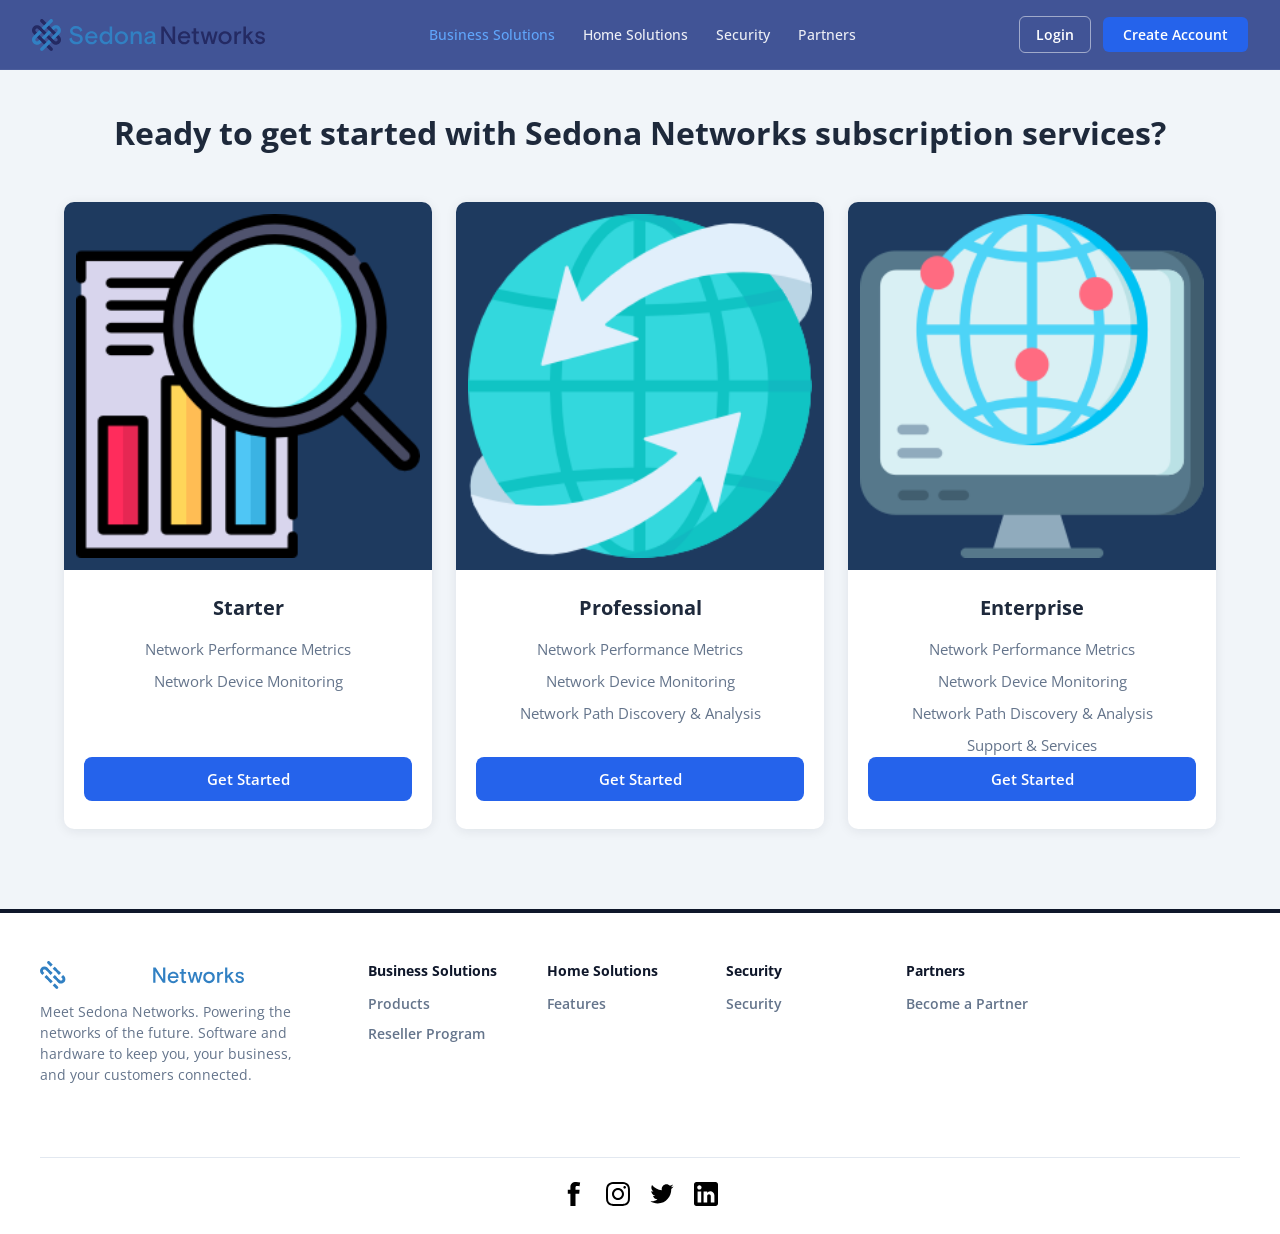
==== business-solutions.html @ 796e2342 "Initial Sedona Website copy" ====
<!DOCTYPE html>
<html lang="en">
<head>
    <meta charset="utf-8">
    <title>Business Solutions - Sedona Networks</title>
    <meta name="viewport" content="width=device-width, initial-scale=1">
    <link rel="icon" href="./favicon-32x32.png">
    <link rel="stylesheet" href="css/styles.css">
</head>
<body class="page-business-solutions">

    <!-- Site header (Business Solutions active) -->
    <header class="site-header">
        <a href="index.html" class="header-logo">
            <img src="assets/LogoFlat.svg" alt="">
        </a>
        <nav class="site-nav">
            <a href="business-solutions.html" class="nav-active">Business Solutions</a>
            <a href="home-solutions.html">Home Solutions</a>
            <a href="security.html">Security</a>
            <a href="partners.html">Partners</a>
        </nav>
        <div class="header-actions">
            <a href="login.html" class="btn-login">Login</a>
            <a href="signup.html" class="btn-create">Create Account</a>
        </div>
    </header>

    <main class="business-solutions-main">
        <div class="business-solutions-inner">
            <h1 class="tier-headline">Ready to get started with Sedona Networks subscription services?</h1>

            <!-- Tier cards (hidden when subscription form is open) -->
            <div id="business-tier-cards-section" class="business-tier-cards-section">
                <div class="tier-cards">
                    <article class="tier-card">
                        <div class="tier-card-illustration">
                            <img src="assets/starter_sedona.png" width="400" height="400" alt="Starter plan illustration" loading="lazy" decoding="async">
                        </div>
                        <div class="tier-card-body">
                            <h2 class="tier-card-title">Starter</h2>
                            <ul class="tier-features">
                                <li>Network Performance Metrics</li>
                                <li>Network Device Monitoring</li>
                            </ul>
                            <button type="button" class="btn-tier-get-started" data-open-business-form data-tier="starter">Get Started</button>
                        </div>
                    </article>
                    <article class="tier-card">
                        <div class="tier-card-illustration">
                            <img src="assets/professional_sedona.png" width="400" height="400" alt="Professional plan illustration" loading="lazy" decoding="async">
                        </div>
                        <div class="tier-card-body">
                            <h2 class="tier-card-title">Professional</h2>
                            <ul class="tier-features">
                                <li>Network Performance Metrics</li>
                                <li>Network Device Monitoring</li>
                                <li>Network Path Discovery &amp; Analysis</li>
                            </ul>
                            <button type="button" class="btn-tier-get-started" data-open-business-form data-tier="professional">Get Started</button>
                        </div>
                    </article>
                    <article class="tier-card">
                        <div class="tier-card-illustration">
                            <img src="assets/enterprise_sedona.png" width="400" height="400" alt="Enterprise plan illustration" loading="lazy" decoding="async">
                        </div>
                        <div class="tier-card-body">
                            <h2 class="tier-card-title">Enterprise</h2>
                            <ul class="tier-features">
                                <li>Network Performance Metrics</li>
                                <li>Network Device Monitoring</li>
                                <li>Network Path Discovery &amp; Analysis</li>
                                <li>Support &amp; Services</li>
                            </ul>
                            <button type="button" class="btn-tier-get-started" data-open-business-form data-tier="enterprise">Get Started</button>
                        </div>
                    </article>
                </div>
            </div>

            <!-- Subscription + contact form (shown after Get Started; no full page reload) -->
            <div id="business-subscribe-panel" class="business-subscribe-panel" hidden>
                <div class="business-subscribe-layout">
                    <div class="business-subscribe-visual">
                        <img
                            src="assets/surface-XdWkFaHI97c-unsplash.jpg"
                            srcset="assets/surface-XdWkFaHI97c-unsplash-p-500.jpeg 500w, assets/surface-XdWkFaHI97c-unsplash-p-1080.jpeg 1080w, assets/surface-XdWkFaHI97c-unsplash.jpg 1920w"
                            sizes="(max-width: 900px) 100vw, 50vw"
                            width="1920"
                            height="1280"
                            alt=""
                            loading="lazy"
                            decoding="async">
                    </div>
                    <div class="business-subscribe-form-wrap">
                        <button type="button" class="business-form-back" id="business-form-back">← Back to plans</button>
                        <form id="business-subscribe-form" class="business-subscribe-form" novalidate>
                            <h2 class="business-form-section-title">Contact Information</h2>
                            <div class="form-item">
                                <label for="bs-fullname">Full name</label>
                                <div class="input-group">
                                    <input id="bs-fullname" name="fullname" type="text" autocomplete="name" placeholder="e.g. John Smith">
                                </div>
                            </div>
                            <div class="form-item">
                                <label for="bs-email">Email Address</label>
                                <div class="input-group">
                                    <input id="bs-email" name="email" type="email" autocomplete="email" placeholder="e.g. john@email.com">
                                </div>
                            </div>
                            <div class="form-item">
                                <label for="bs-company">Company name</label>
                                <div class="input-group">
                                    <input id="bs-company" name="company" type="text" autocomplete="organization" placeholder="e.g. Sedona Networks">
                                </div>
                            </div>

                            <h2 class="business-form-section-title business-form-section-title--spaced">Subscription Service Details</h2>
                            <div class="form-item">
                                <label for="biz-subscription-type">Subscription Type</label>
                                <div class="input-group input-group--select">
                                    <select id="biz-subscription-type" name="subscription_type" aria-label="Subscription type">
                                        <option value="starter">Starter</option>
                                        <option value="professional">Professional</option>
                                        <option value="enterprise">Enterprise</option>
                                    </select>
                                </div>
                            </div>
                            <div class="form-item">
                                <label for="bs-users">Number of Users</label>
                                <div class="input-group">
                                    <input id="bs-users" name="num_users" type="text" inputmode="numeric" placeholder="e.g. 10">
                                </div>
                            </div>
                            <fieldset class="form-item business-form-fieldset">
                                <legend class="business-form-legend">Select Add Ons</legend>
                                <ul class="business-checkbox-list">
                                    <li>
                                        <label class="business-checkbox-label">
                                            <input type="checkbox" name="addon_integrations" value="1">
                                            <span>Integrations</span>
                                        </label>
                                    </li>
                                    <li>
                                        <label class="business-checkbox-label">
                                            <input type="checkbox" name="addon_success" value="1">
                                            <span>Advance Success Plan</span>
                                        </label>
                                    </li>
                                    <li>
                                        <label class="business-checkbox-label">
                                            <input type="checkbox" name="addon_storage" value="1">
                                            <span>Additional Storage</span>
                                        </label>
                                    </li>
                                </ul>
                            </fieldset>
                            <div class="form-item">
                                <label for="bs-term">Select Term Length</label>
                                <div class="input-group input-group--select">
                                    <select id="bs-term" name="term_length" aria-label="Term length">
                                        <option value="">Select one…</option>
                                        <option value="monthly">Monthly</option>
                                        <option value="annual">Annual</option>
                                        <option value="multi">Multi-year</option>
                                    </select>
                                </div>
                            </div>
                            <button type="submit" class="btn-business-form-submit">Next</button>
                        </form>
                    </div>
                </div>
            </div>
        </div>
    </main>

    <!-- Footer -->
    <footer class="site-footer">
        <div class="footer-bar"></div>
        <div class="footer-inner">
            <div class="footer-brand">
                <a href="index.html" class="footer-logo">
                    <img src="assets/LogoFlat-Dark.svg" alt="">
                </a>
                <p class="footer-desc">Meet Sedona Networks. Powering the networks of the future. Software and hardware to keep you, your business, and your customers connected.</p>
            </div>
            <div class="footer-nav">
                <div class="footer-col">
                    <h4>Business Solutions</h4>
                    <ul>
                        <li><a href="business-solutions.html">Products</a></li>
                        <li><a href="partners.html">Reseller Program</a></li>
                    </ul>
                </div>
                <div class="footer-col">
                    <h4>Home Solutions</h4>
                    <ul>
                        <li><a href="home-solutions.html">Features</a></li>
                    </ul>
                </div>
                <div class="footer-col">
                    <h4>Security</h4>
                    <ul>
                        <li><a href="security.html">Security</a></li>
                    </ul>
                </div>
                <div class="footer-col">
                    <h4>Partners</h4>
                    <ul>
                        <li><a href="partners.html">Become a Partner</a></li>
                    </ul>
                </div>
            </div>
            <div class="footer-social">
                <div class="social-links">
                    <a href="#facebook" aria-label="Facebook"><img src="assets/ic-facebook-white.svg" alt=""></a>
                    <a href="#instagram" aria-label="Instagram"><img src="assets/ic-instagram-white.svg" alt=""></a>
                    <a href="#twitter" aria-label="Twitter"><img src="assets/ic-twitter-white.svg" alt=""></a>
                    <a href="#linkedin" aria-label="LinkedIn"><img src="assets/ic-linkedin-white.svg" alt=""></a>
                </div>
            </div>
        </div>
    </footer>

    <script src="js/script.js"></script>
    <script src="js/business-solutions.js"></script>
</body>
</html>
---- css/styles.css ----
/**
 * Sedona Networks – global styles.
 * Sections: base, form/card, loading/iframe, site header, home, footer,
 * login, signup, partners, home-solutions, business-solutions, security.
 */
@import url('https://fonts.googleapis.com/css2?family=Open+Sans:wght@400;600;700&display=swap');

/* --- Base --- */
body, html {
    margin: 0;
    height: 100%;
    font-family: 'Open Sans', -apple-system, BlinkMacSystemFont, "Segoe UI", Roboto, sans-serif;
    background-color: #f7f7f7;
}

/* Wrapper for form pages: layout + tiled logo background (masked). */
.page-wrapper {
    min-height: 100vh;
    width: 100%;
    display: flex;
    justify-content: center;
    align-items: center;
    position: relative;
    z-index: 1;
    background-color: #d6e0f5;
}

.page-wrapper::before {
    content: "";
    position: absolute;
    inset: 0;
    z-index: -1;
    background-image: url('../assets/LogoFlat2x.png');
    background-repeat: repeat;
    background-attachment: fixed;
    background-size: 300px 85px;
    -webkit-mask-image: conic-gradient(transparent 25%, #000 25% 50%, transparent 50% 75%, #000 75%);
    mask-image: conic-gradient(transparent 25%, #000 25% 50%, transparent 50% 75%, #000 75%);
    -webkit-mask-size: 600px 170px;
    mask-size: 600px 170px;
}

/* --- Form card and inputs --- */
.card {
    background: #ffffff;
    border: 1px solid #e8e8e8;
    border-radius: 24px;
    box-shadow: 0 4px 12px rgba(0, 0, 0, 0.05);
    width: 100%;
    max-width: 380px;
    padding: 32px 24px;
    box-sizing: border-box;
    overflow: hidden;
}

.card-title {
    font-size: 20px;
    color: #000;
    font-weight: 600;
    margin-top: 0;
    margin-bottom: 24px;
}

.form-item {
    margin-bottom: 24px;
}

.form-item label {
    display: block;
    font-size: 14px;
    color: #48465b;
    font-weight: 600;
    margin-bottom: 8px;
}

.input-group {
    display: flex;
    align-items: center;
    box-sizing: border-box;
    width: 100%;
    padding: 8px 12px;
    background-color: #fff;
    border: 1px solid #d9d9d9;
    border-radius: 4px;
    transition: all 0.3s;
}

.input-group:hover {
    border-color: #8ab7e4;
}

.input-group:focus-within {
    border-color: #8ab7e4;
    box-shadow: 0 0 0 2px rgba(138, 183, 228, 0.25); 
}

.input-group input {
    flex: 1;
    border: none;
    outline: none;
    padding: 0;
    background: transparent;
    font-size: 14px;
    color: #000000a6;
    width: 100%;
}

.input-prefix {
    margin-right: 8px;
    display: flex;
    align-items: center;
    color: #000000a6;
}

.input-suffix {
    margin-left: 8px;
    display: flex;
    align-items: center;
    color: #000000a6;
    cursor: pointer;
    transition: color 0.3s;
    position: relative;
    z-index: 10;
}

.input-suffix:hover {
    color: #8ab7e4;
}

.input-suffix svg {
    pointer-events: none;
}
.input-prefix svg,
.input-suffix svg {
    width: 16px;
    height: 16px;
}

.clickwrap-container {
    display: flex;
    align-items: center;
    justify-content: space-between;
    gap: 16px;
    margin-top: 24px;
    margin-bottom: 24px;
}

.clickwrap-container iframe {
    width: 90%;
    height: 30px;
    border: none;
}

.clickwrap-container svg {
    width: 25px;
    height: 28px;
    flex-shrink: 0;
}

.btn-primary {
    width: 100%;
    height: 40px;
    padding: 0 15px;
    font-size: 16px;
    font-weight: 600;
    color: #fff;
    background-color: #15003B;
    border: none;
    border-radius: 4px;
    cursor: pointer;
    transition: all 0.3s ease;
    margin-bottom: 16px;
}

.btn-primary:hover {
    background-color: #404C71;
}

.form-footer-links {
    font-size: 14px;
    color: #48465b;
}

.auth-helper-links {
    display: flex;
    flex-direction: column;
    gap: 8px;
    margin-top: 24px;
}

a {
    color: #48465b;
    text-decoration: underline;
    text-decoration-color: #48465b;
    font-weight: 600;
    font-size: 12px;
    transition: color 0.2s;
}

a:hover {
    color: #8ab7e4;
    text-decoration-color: #8ab7e4;
}

/* --- Loading overlay and signature iframe --- */
#loading-container {
    display: flex;
    justify-content: center;
    align-items: center;
    position: fixed;
    top: 0;
    left: 0;
    width: 100%;
    height: 100%;
    background: #ffffff;
    z-index: 9999;
    opacity: 0;
    visibility: hidden;
    transition: opacity 0.5s ease, visibility 0.5s ease;
}

#loading-container.show {
    opacity: 1;
    visibility: visible;
}

.loading-box {
    text-align: center;
    padding: 40px 50px;
    background: #ffffff;
    border-radius: 20px;
    box-shadow: 0 8px 32px 0 rgba(100, 82, 255, 0.2);
    border: 1px solid #6452ff;
}

.loader {
    display: flex;
    justify-content: center;
    align-items: center;
    height: 60px;
    margin-bottom: 20px;
}

.loader span {
    display: inline-block;
    width: 15px;
    height: 15px;
    margin: 0 7px;
    background-color: #1E0057;
    border-radius: 50%;
    animation: pulse 1.4s infinite ease-in-out both;
}

.loader span:nth-child(1) { animation-delay: -0.32s; }
.loader span:nth-child(2) { animation-delay: -0.16s; }

@keyframes pulse {
    0%, 80%, 100% { transform: scale(0.2); opacity: 0.5; }
    40% { transform: scale(1.0); opacity: 1; }
}

#loading-message {
    color: #1E0057;
    font-size: 1.1em;
    letter-spacing: 1px;
    min-height: 2em;
    transition: opacity 0.5s ease-in-out;
}
#loading-message.fade-out { opacity: 0; }

.progress-bar-container {
    width: 100%;
    height: 10px;
    background-color: #6452ff;
    border-radius: 25px;
    margin-bottom: 25px;
    overflow: hidden;
}

.progress-bar {
    width: 0%;
    height: 100%;
    background-color: #1E0057;
    border-radius: 25px;
    transition: width 0.4s ease-in-out;
}

/* Signature modal (shown after clickwrap acceptance). */
#iframe-container {
    width: 1000px;
    margin: 40px auto;
    padding: 15px;
    background-color: #1E0057;
    border-radius: 16px;
    box-shadow: 0 8px 24px rgba(100, 82, 255, 0.3);
    display: none;
    position: fixed;
    top: 50%;
    left: 50%;
    transform: translate(-50%, -50%);
    z-index: 50;
}

#signature-iframe {
    display: block;
    width: 100%;
    height: 700px;
    border: none;
    border-radius: 8px;
    background: white;
}

#submit-button {
    position: fixed;
    bottom: 20px;
    right: 20px;
    z-index: 1000;
    background-image: linear-gradient(45deg, #7A57D4 0%, #1E0057 100%);
    color: white;
    border: none;
    border-radius: 10px;
    padding: 14px 32px;
    font-size: 16px;
    font-weight: bold;
    cursor: pointer;
    box-shadow: 0 4px 15px rgba(100, 82, 255, 0.3);
    transition: all 0.25s ease;
}

#submit-button:not(:disabled):hover {
    transform: translateY(-3px) scale(1.05);
}

#submit-button:disabled {
    background-image: none;
    background-color: #a0aec0;
    color: #e2e8f0;
    cursor: not-allowed;
    box-shadow: none;
    filter: grayscale(50%);
}

/* ========== Shared site header ========== */
.site-header {
    position: fixed;
    top: 0;
    left: 0;
    right: 0;
    z-index: 100;
    display: flex;
    align-items: center;
    justify-content: space-between;
    padding: 16px 32px;
    background: #415496;
    backdrop-filter: blur(8px);
    border-bottom: 1px solid rgba(255, 255, 255, 0.06);
}

.site-header .header-logo {
    display: flex;
    align-items: center;
    gap: 10px;
    text-decoration: none;
    color: #fff;
    font-weight: 700;
    font-size: 18px;
}

.site-header .header-logo img {
    height: 32px;
    width: auto;
}

.site-nav {
    display: flex;
    align-items: center;
    gap: 28px;
}

.site-nav a {
    color: rgba(255, 255, 255, 0.9);
    text-decoration: none;
    font-size: 14px;
    font-weight: 500;
    transition: color 0.2s;
}

.site-nav a:hover {
    color: #fff;
}

.site-header .header-actions {
    display: flex;
    align-items: center;
    gap: 12px;
}

.site-header .btn-login {
    padding: 8px 16px;
    background: transparent;
    border: 1px solid rgba(255, 255, 255, 0.5);
    border-radius: 6px;
    color: #fff;
    font-size: 14px;
    font-weight: 600;
    text-decoration: none;
    cursor: pointer;
    transition: all 0.2s;
}

.site-header .btn-login:hover {
    border-color: #fff;
    background: rgba(255, 255, 255, 0.08);
}

.site-header .btn-create {
    padding: 8px 20px;
    background: #2563eb;
    border: none;
    border-radius: 6px;
    color: #fff;
    font-size: 14px;
    font-weight: 600;
    text-decoration: none;
    cursor: pointer;
    transition: background 0.2s;
}

.site-header .btn-create:hover {
    background: #1d4ed8;
}

.site-header .nav-active {
    color: #60a5fa;
}

/* ========== Home page layout ========== */
/* Match <html> to home body so no thin strip of default #f7f7f7 shows between sections on resize. */
html:has(.page-home) {
    background-color: #141d3e;
}

.page-home {
    background: #141d3e;
    min-height: 100vh;
    min-height: 100dvh;
    padding-top: 64px;
}

.page-home .page-wrapper {
    background: none;
    min-height: 0;
    padding: 0;
    flex-direction: column;
    align-items: stretch;
    /* Avoid creating a stacking context above children; keeps section paints in document order. */
    z-index: auto;
}

.page-home .page-wrapper::before {
    display: none;
}

/* Hero */
.hero {
    padding: 48px 24px 80px;
    max-width: 1200px;
    margin: 0 auto;
    width: 100%;
    box-sizing: border-box;
    background: #141d3e;
    position: relative;
    z-index: 0;
}

.hero-layout {
    display: flex;
    flex-direction: column;
    align-items: center;
    width: 100%;
    min-height: min(75vh, 880px);
}

.hero-top {
    text-align: center;
    width: 100%;
    max-width: 900px;
}

.hero-title {
    font-size: clamp(2rem, 5vw, 3.25rem);
    font-weight: 700;
    color: #fff;
    margin: 0;
    line-height: 1.2;
}

.hero-title .glitch-word {
    position: relative;
    display: inline-block;
}

.hero-title .hero-future-word::after {
    content: "";
    position: absolute;
    left: -4%;
    right: -4%;
    bottom: -6px;
    height: 14px;
    background: url('../assets/scribble.svg') no-repeat center bottom;
    background-size: 100% auto;
    pointer-events: none;
}

.hero-dashboard-wrap {
    align-self: flex-start;
    width: 100%;
    max-width: min(520px, 100%);
    margin-top: auto;
    padding-top: 48px;
    min-width: 0;
}

.hero-dashboard-img {
    width: 100%;
    height: auto;
    display: block;
    border-radius: 12px;
    box-shadow: 0 16px 48px rgba(0, 0, 0, 0.25);
}

@media (max-width: 768px) {
    .hero-layout {
        min-height: auto;
    }

    .hero-dashboard-wrap {
        align-self: center;
        padding-top: 40px;
    }
}

.hero-cta {
    display: flex;
    flex-wrap: wrap;
    gap: 16px;
    justify-content: center;
    align-items: center;
    margin-top: 32px;
}

.btn-hero-arrow::after {
    content: " →";
    font-weight: 600;
}

.hero .btn-primary-hero {
    padding: 14px 28px;
    background: #2563eb;
    color: #fff;
    border: none;
    border-radius: 8px;
    font-size: 16px;
    font-weight: 600;
    text-decoration: none;
    cursor: pointer;
    transition: background 0.2s;
}

.hero .btn-primary-hero:hover {
    background: #1d4ed8;
}

.hero .btn-secondary-hero {
    color: rgba(255, 255, 255, 0.9);
    font-size: 16px;
    font-weight: 500;
    text-decoration: underline;
    text-decoration-color: rgba(255, 255, 255, 0.4);
    transition: color 0.2s, text-decoration-color 0.2s;
}

.hero .btn-secondary-hero:hover {
    color: #fff;
    text-decoration-color: #60a5fa;
}

/* Section 2 - Smart choice */
.section-choice {
    padding: 80px 24px;
    max-width: 1200px;
    margin: 0 auto;
    background: #141d3e;
    position: relative;
    z-index: 0;
}

.section-choice .section-inner {
    display: grid;
    grid-template-columns: 1fr 1fr;
    gap: 48px;
    align-items: center;
}

.section-choice .section-inner > * {
    min-width: 0;
}

@media (max-width: 768px) {
    .section-choice .section-inner {
        grid-template-columns: 1fr;
    }
}

.section-choice .section-headline {
    font-size: clamp(1.75rem, 3vw, 2.25rem);
    font-weight: 700;
    color: #fff;
    margin: 0 0 16px;
    line-height: 1.3;
}

.section-choice .section-body {
    font-size: 16px;
    color: #94a3b8;
    line-height: 1.6;
    margin: 0 0 24px;
}

.section-choice .section-stat {
    font-size: 3.5rem;
    font-weight: 700;
    color: #fff;
    margin: 0;
}

.section-choice-visual {
    border-radius: 16px;
    overflow: hidden;
    box-shadow: 0 8px 32px rgba(0, 0, 0, 0.2);
    background: #fff;
    min-width: 0;
}

.section-choice-img {
    width: 100%;
    height: auto;
    display: block;
    vertical-align: middle;
}

/* Home: logo carousel strip (dark, full width) */
.section-carousel-strip {
    width: 100%;
    background: #141d3e;
    padding: 48px 0 56px;
    border-bottom: 1px solid rgba(255, 255, 255, 0.06);
    box-sizing: border-box;
    position: relative;
    z-index: 0;
}

.section-carousel-strip .logo-carousel-wrap {
    margin-bottom: 0;
    max-width: 1200px;
    margin-left: auto;
    margin-right: auto;
    padding: 0 24px;
    box-sizing: border-box;
}

/* Home: CTA block on white (below carousel, above footer) */
.section-cta-light {
    width: 100%;
    background: #ffffff;
    padding: 72px 24px 80px;
    box-sizing: border-box;
    position: relative;
    z-index: 0;
}

.cta-two-col--constrained {
    max-width: 1200px;
    margin: 0 auto;
}

.page-home .section-cta-light .cta-headline {
    color: #0f172a;
}

.page-home .section-cta-light .cta-body {
    color: #64748b;
}

.page-home .section-cta-light .cta-media {
    background: #f1f5f9;
}

.page-home .section-cta-light .btn-primary-hero {
    display: inline-block;
    padding: 14px 28px;
    background: #2563eb;
    color: #fff;
    border: none;
    border-radius: 8px;
    font-size: 16px;
    font-weight: 600;
    text-decoration: none;
    cursor: pointer;
    transition: background 0.2s;
}

.page-home .section-cta-light .btn-primary-hero:hover {
    background: #1d4ed8;
    color: #fff;
}

/* Home: Become a partner (navy band after white CTA) */
.section-partner-cta {
    width: 100%;
    background: #141d3e;
    padding: 72px 24px 88px;
    box-sizing: border-box;
}

.section-partner-cta-inner {
    max-width: 1200px;
    margin: 0 auto;
}

.section-partner-heading {
    font-size: clamp(1.75rem, 3vw, 2.35rem);
    font-weight: 700;
    color: #fff;
    margin: 0 0 28px;
    line-height: 1.2;
    text-align: left;
}

.section-partner-grid {
    display: grid;
    grid-template-columns: 1fr 1fr;
    gap: 0;
    align-items: stretch;
    border-radius: 12px;
    overflow: hidden;
    box-shadow: 0 16px 48px rgba(0, 0, 0, 0.2);
    min-width: 0;
}

@media (max-width: 768px) {
    .section-partner-grid {
        grid-template-columns: 1fr;
    }
}

.section-partner-media {
    min-width: 0;
    min-height: 260px;
    background: #0f172a;
}

.section-partner-media img {
    width: 100%;
    height: 100%;
    min-height: 260px;
    object-fit: cover;
    object-position: center;
    display: block;
    vertical-align: middle;
}

.section-partner-stats {
    background: #ffffff;
    padding: 40px 36px 44px;
    display: flex;
    flex-direction: column;
    gap: 28px;
    justify-content: center;
    min-width: 0;
}

.partner-stat-row {
    display: grid;
    grid-template-columns: minmax(4.5rem, auto) 1fr;
    gap: 20px 24px;
    align-items: start;
}

@media (max-width: 480px) {
    .partner-stat-row {
        grid-template-columns: 1fr;
        gap: 8px;
    }
}

.partner-stat-value {
    font-size: clamp(1.65rem, 4vw, 2.35rem);
    font-weight: 700;
    color: #0f172a;
    line-height: 1.15;
}

.partner-stat-text {
    margin: 0;
    font-size: 0.9375rem;
    color: #64748b;
    line-height: 1.55;
}

.partner-stat-text strong {
    color: #0f172a;
    font-weight: 700;
}

.btn-partner-learn-more {
    align-self: flex-start;
    display: inline-block;
    margin-top: 4px;
    padding: 12px 24px;
    background: #2563eb;
    color: #fff;
    border: none;
    border-radius: 8px;
    font-size: 16px;
    font-weight: 600;
    text-decoration: none;
    cursor: pointer;
    transition: background 0.2s;
}

.btn-partner-learn-more:hover {
    background: #1d4ed8;
    color: #fff;
}

.logo-carousel-wrap {
    overflow: hidden;
    margin-bottom: 60px;
}

.logo-carousel {
    display: flex;
    gap: 48px;
    animation: carousel-scroll 35s linear infinite;
    width: max-content;
}

.logo-carousel img {
    height: 36px;
    width: auto;
    object-fit: contain;
    opacity: 0.7;
    filter: grayscale(1) brightness(1.2);
}

@keyframes carousel-scroll {
    0% { transform: translateX(0); }
    100% { transform: translateX(-50%); }
}

.cta-two-col {
    display: grid;
    grid-template-columns: 1fr 1fr;
    gap: 48px;
    align-items: center;
}

@media (max-width: 768px) {
    .cta-two-col {
        grid-template-columns: 1fr;
    }
}

.cta-two-col .cta-headline {
    font-size: clamp(1.5rem, 2.5vw, 2rem);
    font-weight: 700;
    color: #fff;
    margin: 0 0 16px;
}

.cta-two-col .cta-body {
    font-size: 16px;
    color: #94a3b8;
    line-height: 1.6;
    margin: 0 0 24px;
}

.cta-two-col .cta-media-col {
    min-width: 0;
    display: flex;
    justify-content: center;
    align-items: center;
}

.cta-two-col .cta-media {
    width: 100%;
    max-width: 420px;
    border-radius: 12px;
    overflow: hidden;
    background: #1e293b;
}

/* Avoid vh-based caps here: resizing viewport height made the image/section fight the grid and look like the white block was overlapping the navy band above. */
.cta-two-col .cta-media-img {
    width: 100%;
    height: auto;
    max-height: 520px;
    display: block;
    object-fit: contain;
    object-position: center center;
}

@media (max-width: 768px) {
    .cta-two-col .cta-media-img {
        max-height: 420px;
    }
}

/* Scroll-triggered fade-in (used by script.js). */
.animate-on-scroll {
    opacity: 0;
    transform: translateY(24px);
    transition: opacity 0.5s ease, transform 0.5s ease;
}

.animate-on-scroll.visible {
    opacity: 1;
    transform: translateY(0);
}

/* ========== Footer (shared across main pages) ========== */
.site-footer {
    background: #fff;
    color: #1e293b;
}

.site-footer .footer-bar {
    background: #0f172a;
    height: 4px;
}

.site-footer .footer-inner {
    max-width: 1200px;
    margin: 0 auto;
    padding: 48px 24px 24px;
    display: grid;
    grid-template-columns: 280px 1fr;
    gap: 48px;
}

@media (max-width: 768px) {
    .site-footer .footer-inner {
        grid-template-columns: 1fr;
    }
}

.site-footer .footer-brand {
    display: flex;
    flex-direction: column;
    gap: 12px;
}

.site-footer .footer-brand .footer-logo {
    display: flex;
    align-items: center;
    gap: 8px;
    color: #0f172a;
    font-weight: 700;
    font-size: 18px;
    text-decoration: none;
}

.site-footer .footer-brand .footer-logo img {
    height: 28px;
}

.site-footer .footer-desc {
    font-size: 14px;
    color: #64748b;
    line-height: 1.5;
    margin: 0;
}

.site-footer .footer-nav {
    display: grid;
    grid-template-columns: repeat(5, 1fr);
    gap: 24px;
}

@media (max-width: 900px) {
    .site-footer .footer-nav {
        grid-template-columns: repeat(2, 1fr);
    }
}

.site-footer .footer-col h4 {
    font-size: 14px;
    font-weight: 700;
    color: #0f172a;
    margin: 0 0 12px;
}

.site-footer .footer-col ul {
    list-style: none;
    margin: 0;
    padding: 0;
}

.site-footer .footer-col li {
    margin-bottom: 8px;
}

.site-footer .footer-col a {
    font-size: 14px;
    color: #64748b;
    text-decoration: none;
}

.site-footer .footer-col a:hover {
    color: #0f172a;
}

.site-footer .footer-social {
    grid-column: 1 / -1;
    text-align: center;
    padding-top: 24px;
    border-top: 1px solid #e2e8f0;
    margin-top: 24px;
}

.site-footer .footer-social .social-links {
    display: flex;
    justify-content: center;
    gap: 20px;
}

.site-footer .footer-social .social-links a {
    color: #0f172a;
    text-decoration: none;
}

.site-footer .footer-social .social-links img {
    width: 24px;
    height: 24px;
    filter: brightness(0);
}

/* ========== Login page ========== */
.page-login {
    display: grid;
    grid-template-columns: 1fr 1fr;
    min-height: 100vh;
}

@media (max-width: 768px) {
    .page-login {
        grid-template-columns: 1fr;
    }
}

.page-login .login-image-col {
    background: #1a202c;
    min-height: 50vh;
}

@media (min-width: 769px) {
    .page-login .login-image-col {
        min-height: 100vh;
    }
}

.page-login .login-image-col img {
    width: 100%;
    height: 100%;
    object-fit: cover;
}

.page-login .login-form-col {
    background: #1a202c;
    display: flex;
    align-items: center;
    justify-content: center;
    padding: 48px 24px;
}

.page-login .login-card {
    background: #fff;
    border-radius: 16px;
    padding: 40px;
    width: 100%;
    max-width: 420px;
    box-shadow: 0 8px 32px rgba(0, 0, 0, 0.2);
}

.page-login .login-card .card-logo {
    display: flex;
    align-items: center;
    gap: 10px;
    margin-bottom: 24px;
}

.page-login .login-card .card-logo img {
    height: 36px;
}

.page-login .login-card .card-logo span {
    font-size: 18px;
    font-weight: 700;
    color: #3182ce;
}

.page-login .login-card .card-title {
    font-size: 1.5rem;
    font-weight: 700;
    color: #1a365d;
    margin: 0 0 8px;
}

.page-login .login-card .card-sub {
    font-size: 14px;
    color: #718096;
    margin: 0 0 24px;
}

.page-login .login-card .input-group {
    background: #2d3748;
    border-color: #2d3748;
}

.page-login .login-card .input-group input {
    color: #fff;
}

.page-login .login-card .input-group input::placeholder {
    color: rgba(255, 255, 255, 0.5);
}

.page-login .login-card .btn-primary {
    width: auto;
    padding: 10px 24px;
    margin-bottom: 0;
}

.page-login .login-card .form-item label {
    color: #4a5568;
}

.page-login .login-card .login-card-footer-links {
    margin-top: 16px;
}

/* ========== Signup page ========== */
.page-signup {
    display: grid;
    grid-template-columns: 1.2fr 1fr;
    min-height: 100vh;
}

@media (max-width: 768px) {
    .page-signup {
        grid-template-columns: 1fr;
    }
}

.page-signup .signup-form-col {
    background: #f7fafc;
    padding: 48px 40px;
}

.page-signup .signup-form-col .signup-header {
    margin-bottom: 32px;
}

.page-signup .signup-form-col .signup-header .signup-logo {
    display: flex;
    align-items: center;
    gap: 10px;
    margin-bottom: 24px;
}

.page-signup .signup-form-col .signup-header .signup-logo img {
    height: 36px;
}

.page-signup .signup-form-col .signup-header .signup-logo span {
    font-size: 18px;
    font-weight: 700;
    color: #1a202c;
}

.page-signup .signup-form-col .signup-title {
    font-size: 1.75rem;
    font-weight: 700;
    color: #1a202c;
    margin: 0 0 8px;
}

.page-signup .signup-form-col .signup-sub {
    font-size: 14px;
    color: #718096;
    margin: 0 0 24px;
}

.page-signup .signup-card {
    background: #fff;
    border-radius: 16px;
    padding: 32px;
    box-shadow: 0 4px 16px rgba(0, 0, 0, 0.06);
}

.page-signup .signup-card .signup-card-title {
    font-size: 1.125rem;
    font-weight: 700;
    color: #1a202c;
    margin: 0 0 24px;
}

.page-signup .signup-image-col {
    position: relative;
    min-height: 50vh;
}

@media (min-width: 769px) {
    .page-signup .signup-image-col {
        min-height: 100vh;
    }
}

.page-signup .signup-image-col picture {
    display: block;
    position: absolute;
    inset: 0;
    width: 100%;
    height: 100%;
}

.page-signup .signup-image-col img {
    width: 100%;
    height: 100%;
    object-fit: cover;
}

.page-signup .signup-card .btn-primary {
    background: #63b3ed;
    color: #fff;
}

.page-signup .signup-card .btn-primary:hover {
    background: #4299e1;
}

.page-signup .signup-card .input-group {
    background: #fff;
    border-color: #e2e8f0;
}

.page-signup .signup-card .form-item label {
    color: #4a5568;
}

/* ========== Partners page (skeleton) ========== */
.page-partners {
    background: #0b1120;
    min-height: 100vh;
    padding-top: 64px;
}

.partners-hero {
    max-width: 1200px;
    margin: 0 auto;
    padding: 80px 24px 60px;
    display: grid;
    grid-template-columns: 1fr 1fr;
    gap: 48px;
    align-items: center;
}

@media (max-width: 768px) {
    .partners-hero {
        grid-template-columns: 1fr;
    }
}

.partners-hero .partners-hero-title {
    font-size: clamp(1.75rem, 3vw, 2.5rem);
    font-weight: 700;
    color: #fff;
    margin: 0 0 24px;
}

.partners-hero .btn-apply {
    display: inline-block;
    padding: 14px 28px;
    background: #2563eb;
    color: #fff;
    border: none;
    border-radius: 8px;
    font-size: 16px;
    font-weight: 600;
    text-decoration: none;
    cursor: pointer;
    transition: background 0.2s;
}

.partners-hero .btn-apply:hover {
    background: #1d4ed8;
}

.partners-collage {
    position: relative;
    min-width: 0;
    display: flex;
    align-items: center;
    justify-content: center;
    min-height: min(320px, 50vw);
}

.partners-collage-img {
    position: relative;
    z-index: 1;
    width: 100%;
    max-width: min(560px, 100%);
    height: auto;
    display: block;
    border-radius: 12px;
    box-shadow: 0 12px 40px rgba(0, 0, 0, 0.25);
}

.partners-collage-deco {
    position: absolute;
    border-radius: 50%;
    pointer-events: none;
    z-index: 0;
}

.partners-collage-deco--blue {
    width: min(180px, 40vw);
    height: min(180px, 40vw);
    background: #2563eb;
    left: -5%;
    top: 35%;
    opacity: 0.85;
}

.partners-collage-deco--white {
    width: min(120px, 28vw);
    height: min(120px, 28vw);
    background: rgba(255, 255, 255, 0.12);
    right: -4%;
    bottom: 12%;
}

@media (max-width: 768px) {
    .partners-collage-deco--blue {
        left: 0;
        top: 20%;
    }

    .partners-collage-deco--white {
        right: 0;
    }
}

.partners-logos {
    width: 100%;
    background: #0b1121;
    padding: 48px 0 56px;
    border-bottom: 1px solid rgba(255, 255, 255, 0.08);
    box-sizing: border-box;
    position: relative;
    z-index: 0;
}

/* .section-carousel-strip {
    width: 100%;
    background: #141d3e;
    padding: 48px 0 56px;
    border-bottom: 1px solid rgba(255, 255, 255, 0.06);
    box-sizing: border-box;
    position: relative;
    z-index: 0;
}

.section-carousel-strip .logo-carousel-wrap {
    margin-bottom: 0;
    max-width: 1200px;
    margin-left: auto;
    margin-right: auto;
    padding: 0 24px;
    box-sizing: border-box;
} */

.partners-logos .logo-carousel-wrap {
    margin-bottom: 0;
    max-width: 1200px;
    margin-left: auto;
    margin-right: auto;
    padding: 0 24px;
    box-sizing: border-box;
}

.partners-logos .logo-carousel img {
    opacity: 0.5;
}

#partner-form.partners-form-section {
    padding: 60px 24px 80px;
}

.partner-form-skeleton {
    max-width: 480px;
    margin: 0 auto;
    background: #fff;
    border-radius: 16px;
    padding: 40px;
    box-shadow: 0 8px 32px rgba(0, 0, 0, 0.2);
}

.partner-form-skeleton .skeleton-title {
    font-size: 1.5rem;
    font-weight: 700;
    color: #1e293b;
    margin: 0 0 24px;
}

.partner-form-skeleton .skeleton-block {
    height: 48px;
    background: #f1f5f9;
    border-radius: 8px;
    margin-bottom: 16px;
}

.partner-form-skeleton .skeleton-label {
    height: 14px;
    width: 40%;
    background: #e2e8f0;
    border-radius: 4px;
    margin-bottom: 8px;
}

.partner-form-skeleton .skeleton-row {
    margin-bottom: 20px;
}

.partner-form-skeleton .skeleton-region-label {
    font-size: 14px;
    font-weight: 600;
    color: #475569;
    margin-bottom: 12px;
    display: block;
}

/* ========== Home Solutions page ========== */
.page-home-solutions {
    background: #fff;
    min-height: 100vh;
    padding-top: 64px;
}

.home-solutions-main {
    max-width: 1200px;
    margin: 0 auto;
    padding: 48px 24px 80px;
}

.home-solutions-heading {
    font-size: 2rem;
    font-weight: 700;
    color: #1e293b;
    margin: 0 0 40px;
}

.product-grid {
    display: grid;
    grid-template-columns: repeat(2, 1fr);
    gap: 40px;
}

@media (max-width: 768px) {
    .product-grid {
        grid-template-columns: 1fr;
    }
}

.product-card {
    display: flex;
    flex-direction: column;
    gap: 12px;
}

.product-card-image {
    width: 100%;
    aspect-ratio: 1;
    background: #a7c7e7;
    border-radius: 0;
    display: flex;
    align-items: center;
    justify-content: center;
    overflow: hidden;
    min-height: 0;
}

.product-card-image img {
    max-width: 88%;
    max-height: 88%;
    width: auto;
    height: auto;
    object-fit: contain;
}

.product-card-image-bridge {
    background: #a7c7e7 linear-gradient(135deg, rgba(255, 255, 255, 0.45) 0%, transparent 55%);
}

.product-card-image-controller {
    background: #a7c7e7 linear-gradient(180deg, #94a3b8 0%, #a7c7e7 100%);
}

.product-card-image-router {
    background: #a7c7e7 linear-gradient(225deg, rgba(255, 255, 255, 0.4) 0%, transparent 60%);
}

.product-card-title {
    font-size: 1.125rem;
    font-weight: 500;
    color: #1e293b;
    margin: 0;
}

.product-card-price {
    font-size: 0.9375rem;
    color: #475569;
    margin: 0;
}

/* ========== Business Solutions page ========== */
.page-business-solutions {
    background: #f1f5f9;
    min-height: 100vh;
    padding-top: 64px;
}

.business-solutions-main {
    max-width: 1200px;
    margin: 0 auto;
    padding: 0 0 80px;
}

.business-solutions-banner {
    width: 100%;
    max-height: min(220px, 28vh);
    overflow: hidden;
    margin-bottom: 32px;
    border-radius: 0 0 12px 12px;
}

.business-solutions-banner-img {
    width: 100%;
    height: min(220px, 28vh);
    object-fit: cover;
    object-position: center 20%;
    display: block;
}

.business-solutions-inner {
    padding: 48px 24px 0;
    box-sizing: border-box;
}

.tier-headline {
    font-size: clamp(1.5rem, 3vw, 2rem);
    font-weight: 700;
    color: #1e293b;
    text-align: center;
    margin: 0 0 48px;
    line-height: 1.3;
}

.tier-cards {
    display: grid;
    grid-template-columns: repeat(3, 1fr);
    gap: 24px;
}

@media (max-width: 900px) {
    .tier-cards {
        grid-template-columns: 1fr;
    }
}

.tier-card {
    background: #fff;
    border-radius: 10px;
    overflow: hidden;
    box-shadow: 0 2px 12px rgba(15, 23, 42, 0.08);
    display: flex;
    flex-direction: column;
    min-width: 0;
}

.tier-card-illustration {
    width: 100%;
    aspect-ratio: 1;
    background: #1e3a5f;
    display: flex;
    align-items: center;
    justify-content: center;
    padding: 12px;
    box-sizing: border-box;
}

.tier-card-illustration img {
    width: 100%;
    height: 100%;
    object-fit: contain;
    object-position: center;
    display: block;
}

.tier-card-body {
    padding: 24px 20px 28px;
    text-align: center;
    display: flex;
    flex-direction: column;
    flex: 1;
    min-width: 0;
}

.tier-card-title {
    font-size: 1.25rem;
    font-weight: 700;
    color: #1e293b;
    margin: 0 0 16px;
}

.tier-features {
    list-style: none;
    margin: 0;
    padding: 0;
    font-size: 0.9375rem;
    color: #64748b;
    line-height: 1.6;
}

.tier-features li {
    margin-bottom: 8px;
}

.tier-features li:last-child {
    margin-bottom: 0;
}

.btn-tier-get-started {
    margin-top: auto;
    padding: 12px 20px;
    width: 100%;
    max-width: 100%;
    box-sizing: border-box;
    background: #2563eb;
    color: #fff;
    border: none;
    border-radius: 8px;
    font-size: 15px;
    font-weight: 600;
    font-family: inherit;
    cursor: pointer;
    transition: background 0.2s;
}

.btn-tier-get-started:hover {
    background: #1d4ed8;
}

/* Business Solutions: inline subscription form panel */
.business-subscribe-panel {
    margin-top: 8px;
}

.business-subscribe-panel[hidden] {
    display: none !important;
}

.business-tier-cards-section[hidden] {
    display: none !important;
}

.business-subscribe-layout {
    display: grid;
    grid-template-columns: minmax(0, 1fr) minmax(0, 1fr);
    gap: clamp(20px, 4vw, 40px);
    /* Top-align so the image is not stretched to match form height (that + cover cropped the photo). */
    align-items: start;
}

@media (max-width: 900px) {
    .business-subscribe-layout {
        grid-template-columns: 1fr;
    }
}

.business-subscribe-visual {
    border-radius: 12px;
    overflow: hidden;
    background: #e2e8f0;
    min-height: 200px;
    width: 100%;
    display: flex;
    align-items: center;
    justify-content: center;
    box-sizing: border-box;
}

/* Full photo visible: width fills column, height follows aspect ratio (no cover crop / no absolute fill). */
.business-subscribe-visual img {
    width: 100%;
    height: auto;
    max-width: 100%;
    display: block;
    object-fit: contain;
    object-position: center center;
}

.business-subscribe-form-wrap {
    background: #fff;
    padding: clamp(24px, 4vw, 40px);
    border-radius: 12px;
    box-shadow: 0 2px 12px rgba(15, 23, 42, 0.08);
    min-width: 0;
    display: flex;
    flex-direction: column;
}

.business-form-back {
    align-self: flex-start;
    margin-bottom: 20px;
    padding: 8px 0;
    background: none;
    border: none;
    color: #2563eb;
    font-size: 14px;
    font-weight: 600;
    font-family: inherit;
    cursor: pointer;
    text-decoration: underline;
    text-underline-offset: 3px;
}

.business-form-back:hover {
    color: #1d4ed8;
}

.business-form-section-title {
    font-size: 1.25rem;
    font-weight: 700;
    color: #0f172a;
    margin: 0 0 20px;
    line-height: 1.3;
}

.business-form-section-title--spaced {
    margin-top: 32px;
}

.page-business-solutions .business-subscribe-form .form-item {
    margin-bottom: 20px;
}

.page-business-solutions .business-subscribe-form .form-item label,
.page-business-solutions .business-subscribe-form .business-form-legend {
    display: block;
    font-size: 13px;
    font-weight: 600;
    color: #64748b;
    margin-bottom: 8px;
}

.page-business-solutions .business-subscribe-form .input-group {
    background: #fff;
    border: 1px solid #e2e8f0;
    border-radius: 6px;
}

.page-business-solutions .business-subscribe-form .input-group:focus-within {
    border-color: #8ab7e4;
    box-shadow: 0 0 0 2px rgba(138, 183, 228, 0.25);
}

.page-business-solutions .business-subscribe-form .input-group input,
.page-business-solutions .business-subscribe-form .input-group select {
    flex: 1;
    border: none;
    outline: none;
    padding: 10px 12px;
    background: transparent;
    font-size: 14px;
    color: #0f172a;
    font-family: inherit;
    width: 100%;
    box-sizing: border-box;
}

.page-business-solutions .business-subscribe-form .input-group--select {
    padding: 0;
}

.page-business-solutions .business-subscribe-form .input-group select {
    cursor: pointer;
    appearance: auto;
}

.business-form-fieldset {
    border: none;
    margin: 0 0 20px;
    padding: 0;
}

.business-form-legend {
    padding: 0;
}

.business-checkbox-list {
    list-style: none;
    margin: 0;
    padding: 0;
}

.business-checkbox-list li {
    margin-bottom: 12px;
}

.business-checkbox-list li:last-child {
    margin-bottom: 0;
}

.business-checkbox-label {
    display: flex;
    align-items: center;
    gap: 10px;
    font-size: 14px;
    font-weight: 600;
    color: #0f172a;
    cursor: pointer;
}

.business-checkbox-label input {
    width: 18px;
    height: 18px;
    flex-shrink: 0;
    accent-color: #2563eb;
}

.btn-business-form-submit {
    display: block;
    width: 100%;
    max-width: 280px;
    margin: 28px auto 0;
    padding: 14px 24px;
    background: #0f172a;
    color: #fff;
    border: none;
    border-radius: 8px;
    font-size: 16px;
    font-weight: 600;
    font-family: inherit;
    cursor: pointer;
    transition: background 0.2s;
}

.btn-business-form-submit:hover {
    background: #1e293b;
}

/* ========== Security page ========== */
.page-security {
    min-height: 100vh;
    padding-top: 64px;
}

.security-split {
    display: grid;
    grid-template-columns: 1fr 1fr;
    min-height: calc(100vh - 64px);
}

@media (max-width: 768px) {
    .security-split {
        grid-template-columns: 1fr;
    }
}

.security-hero {
    background: #0a1128;
    display: flex;
    flex-direction: column;
    justify-content: center;
    padding: 48px 40px;
}

.security-headline {
    font-size: clamp(1.75rem, 3vw, 2.5rem);
    font-weight: 700;
    color: #fff;
    margin: 0 0 16px;
    line-height: 1.2;
}

.security-subtext {
    font-size: 1rem;
    color: rgba(255, 255, 255, 0.85);
    margin: 0 0 32px;
    line-height: 1.5;
}

.security-cta {
    display: inline-block;
    width: auto;
}

.security-visual {
    background: #1b40b0;
    display: flex;
    flex-direction: column;
    align-items: center;
    justify-content: center;
    padding: 48px 24px;
    position: relative;
    min-width: 0;
}

.security-visual-inner {
    display: flex;
    flex-direction: column;
    align-items: center;
    gap: clamp(16px, 4vw, 28px);
    max-width: 100%;
    min-width: 0;
}

.security-phone-img {
    width: 100%;
    max-width: min(300px, 85vw);
    height: auto;
    display: block;
    filter: drop-shadow(0 12px 32px rgba(0, 0, 0, 0.2));
}

.security-cert-badges {
    display: flex;
    flex-wrap: wrap;
    justify-content: center;
    align-items: center;
    gap: clamp(8px, 2vw, 16px);
    max-width: 100%;
}

.security-cert-badge {
    width: clamp(64px, 18vw, 112px);
    height: auto;
    max-height: 80px;
    object-fit: contain;
    display: block;
}
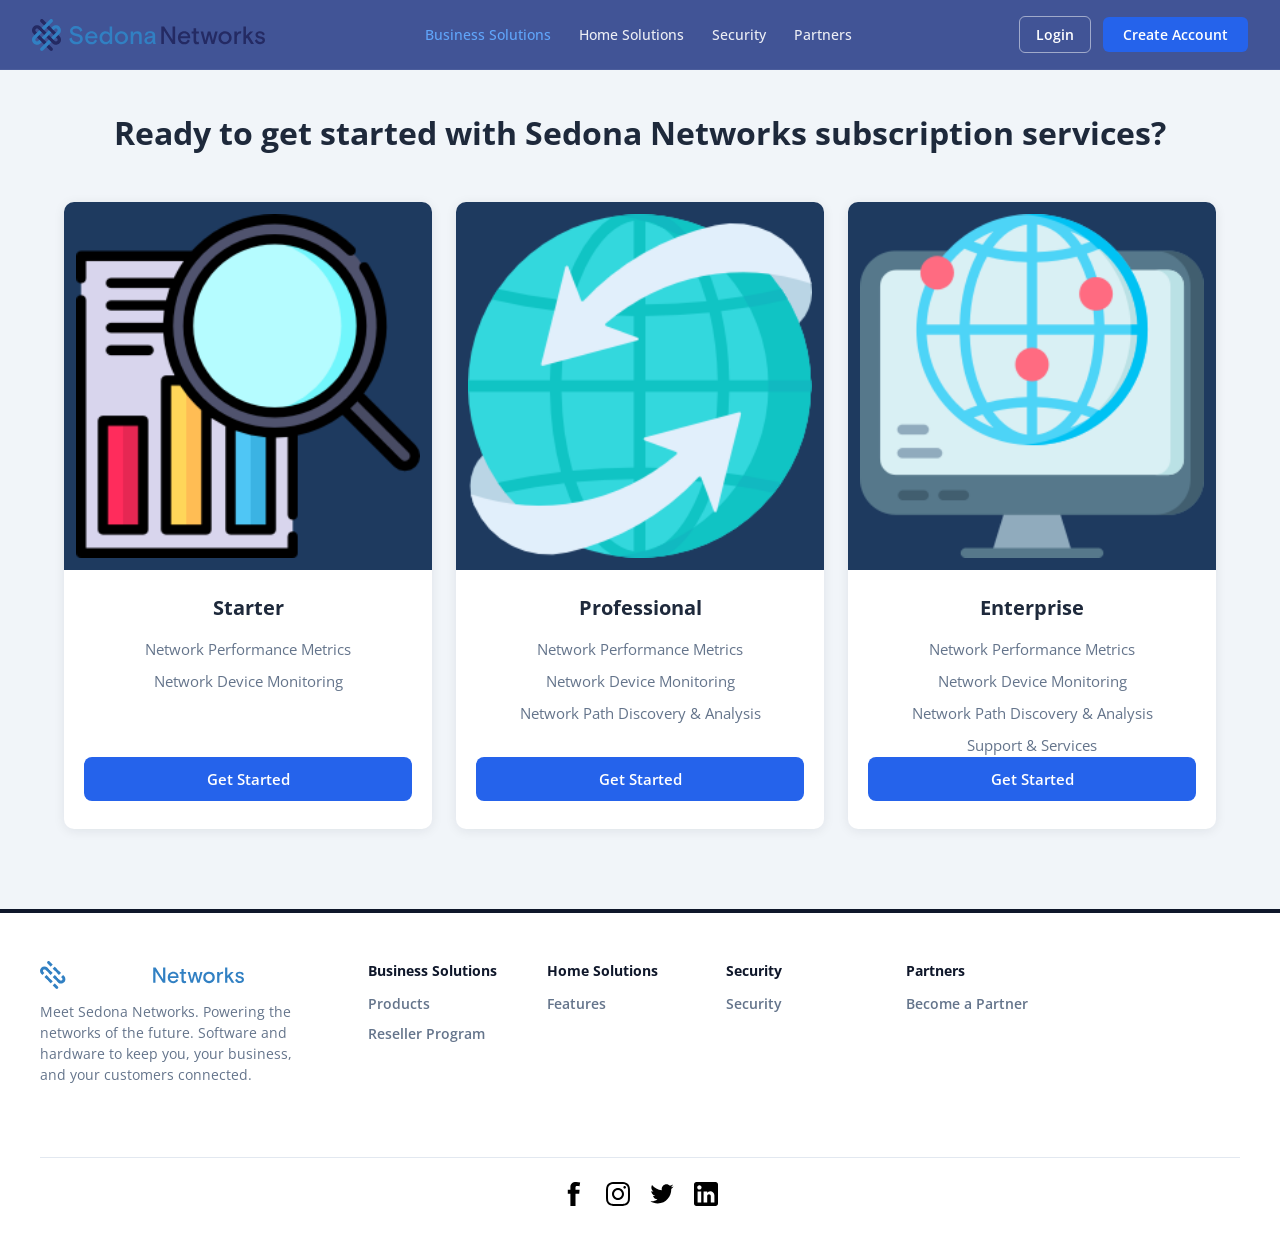
==== commit 1ee62a96: "modified to be mobile friendly" ====
--- a/business-solutions.html
+++ b/business-solutions.html
@@ -14,15 +14,25 @@
         <a href="index.html" class="header-logo">
             <img src="assets/LogoFlat.svg" alt="">
         </a>
-        <nav class="site-nav">
-            <a href="business-solutions.html" class="nav-active">Business Solutions</a>
-            <a href="home-solutions.html">Home Solutions</a>
-            <a href="security.html">Security</a>
-            <a href="partners.html">Partners</a>
-        </nav>
-        <div class="header-actions">
-            <a href="login.html" class="btn-login">Login</a>
-            <a href="signup.html" class="btn-create">Create Account</a>
+        <button type="button" class="nav-menu-toggle" id="site-nav-toggle" aria-expanded="false" aria-controls="site-header-panel">
+            <span class="nav-menu-toggle-box" aria-hidden="true">
+                <span class="nav-menu-toggle-bar"></span>
+                <span class="nav-menu-toggle-bar"></span>
+                <span class="nav-menu-toggle-bar"></span>
+            </span>
+            <span class="visually-hidden">Menu</span>
+        </button>
+        <div id="site-header-panel" class="site-header-panel">
+            <nav class="site-nav" aria-label="Primary">
+                <a href="business-solutions.html" class="nav-active">Business Solutions</a>
+                <a href="home-solutions.html">Home Solutions</a>
+                <a href="security.html">Security</a>
+                <a href="partners.html">Partners</a>
+            </nav>
+            <div class="header-actions">
+                <a href="login.html" class="btn-login">Login</a>
+                <a href="signup.html" class="btn-create">Create Account</a>
+            </div>
         </div>
     </header>
 
@@ -222,6 +232,7 @@
         </div>
     </footer>
 
+    <script src="js/site-nav.js"></script>
     <script src="js/script.js"></script>
     <script src="js/business-solutions.js"></script>
 </body>
--- a/css/styles.css
+++ b/css/styles.css
@@ -11,6 +11,29 @@
     height: 100%;
     font-family: 'Open Sans', -apple-system, BlinkMacSystemFont, "Segoe UI", Roboto, sans-serif;
     background-color: #f7f7f7;
+}
+
+/* Screen-reader-only label (e.g. menu button). */
+.visually-hidden {
+    position: absolute;
+    width: 1px;
+    height: 1px;
+    padding: 0;
+    margin: -1px;
+    overflow: hidden;
+    clip: rect(0, 0, 0, 0);
+    white-space: nowrap;
+    border: 0;
+}
+
+/* Responsive media: avoid overflow unless a rule sets explicit dimensions + object-fit. */
+img, picture, video {
+    max-width: 100%;
+    height: auto;
+}
+
+body.site-nav-open {
+    overflow: hidden;
 }
 
 /* Wrapper for form pages: layout + tiled logo background (masked). */
@@ -231,6 +254,14 @@
     border-radius: 20px;
     box-shadow: 0 8px 32px 0 rgba(100, 82, 255, 0.2);
     border: 1px solid #6452ff;
+    box-sizing: border-box;
+    max-width: calc(100vw - 32px);
+}
+
+@media (max-width: 480px) {
+    .loading-box {
+        padding: 28px 20px;
+    }
 }
 
 .loader {
@@ -287,9 +318,13 @@
 
 /* Signature modal (shown after clickwrap acceptance). */
 #iframe-container {
-    width: 1000px;
+    width: min(1000px, calc(100vw - 24px));
+    max-width: 100%;
+    max-height: min(90vh, 900px);
     margin: 40px auto;
     padding: 15px;
+    padding-left: max(15px, env(safe-area-inset-left));
+    padding-right: max(15px, env(safe-area-inset-right));
     background-color: #1E0057;
     border-radius: 16px;
     box-shadow: 0 8px 24px rgba(100, 82, 255, 0.3);
@@ -299,21 +334,36 @@
     left: 50%;
     transform: translate(-50%, -50%);
     z-index: 50;
+    box-sizing: border-box;
+    overflow: auto;
+    -webkit-overflow-scrolling: touch;
 }
 
 #signature-iframe {
     display: block;
     width: 100%;
-    height: 700px;
+    height: min(700px, 70vh);
+    max-height: 75vh;
     border: none;
     border-radius: 8px;
     background: white;
 }
 
+@supports (height: 100dvh) {
+    #iframe-container {
+        max-height: min(90dvh, 900px);
+    }
+
+    #signature-iframe {
+        height: min(700px, 70dvh);
+        max-height: 75dvh;
+    }
+}
+
 #submit-button {
     position: fixed;
-    bottom: 20px;
-    right: 20px;
+    bottom: max(20px, env(safe-area-inset-bottom));
+    right: max(20px, env(safe-area-inset-right));
     z-index: 1000;
     background-image: linear-gradient(45deg, #7A57D4 0%, #1E0057 100%);
     color: white;
@@ -350,10 +400,157 @@
     display: flex;
     align-items: center;
     justify-content: space-between;
-    padding: 16px 32px;
+    gap: 16px;
+    padding: 16px max(32px, env(safe-area-inset-right)) 16px max(32px, env(safe-area-inset-left));
+    padding-top: max(16px, env(safe-area-inset-top));
     background: #415496;
     backdrop-filter: blur(8px);
     border-bottom: 1px solid rgba(255, 255, 255, 0.06);
+    box-sizing: border-box;
+}
+
+/* Desktop: logo | panel (nav + actions) in one row */
+@media (min-width: 901px) {
+    .site-header {
+        flex-wrap: nowrap;
+    }
+
+    .nav-menu-toggle {
+        display: none;
+    }
+
+    .site-header-panel {
+        display: flex;
+        flex: 1;
+        align-items: center;
+        justify-content: space-between;
+        gap: 24px;
+        min-width: 0;
+    }
+
+    .site-nav {
+        display: flex;
+        align-items: center; /* Vertical */
+        justify-content: center;
+        flex-wrap: nowrap;
+        width: 100%;
+    }
+
+    .header-actions {
+        flex-shrink: 0;
+    }
+}
+
+/* Mobile: logo + hamburger row; panel stacks below when open */
+@media (max-width: 900px) {
+    .site-header {
+        flex-wrap: wrap;
+    }
+
+    .nav-menu-toggle {
+        display: inline-flex;
+        align-items: center;
+        justify-content: center;
+        width: 44px;
+        height: 44px;
+        margin: 0;
+        margin-left: auto;
+        padding: 0;
+        border: none;
+        background: rgba(255, 255, 255, 0.1);
+        color: #fff;
+        cursor: pointer;
+        border-radius: 8px;
+        flex-shrink: 0;
+    }
+
+    .nav-menu-toggle:hover {
+        background: rgba(255, 255, 255, 0.16);
+    }
+
+    .nav-menu-toggle:focus-visible {
+        outline: 2px solid #60a5fa;
+        outline-offset: 2px;
+    }
+
+    .nav-menu-toggle-box {
+        display: flex;
+        flex-direction: column;
+        justify-content: center;
+        gap: 5px;
+        width: 22px;
+    }
+
+    .nav-menu-toggle-bar {
+        display: block;
+        height: 2px;
+        width: 100%;
+        background: currentColor;
+        border-radius: 1px;
+        transition: transform 0.2s ease, opacity 0.2s ease;
+    }
+
+    .site-header.site-nav-open .nav-menu-toggle-bar:nth-child(1) {
+        transform: translateY(7px) rotate(45deg);
+    }
+
+    .site-header.site-nav-open .nav-menu-toggle-bar:nth-child(2) {
+        opacity: 0;
+    }
+
+    .site-header.site-nav-open .nav-menu-toggle-bar:nth-child(3) {
+        transform: translateY(-7px) rotate(-45deg);
+    }
+
+    .site-header-panel {
+        display: none;
+        flex-direction: column;
+        align-items: stretch;
+        gap: 4px;
+        width: 100%;
+        flex-basis: 100%;
+        padding-top: 12px;
+        margin-top: 4px;
+        border-top: 1px solid rgba(255, 255, 255, 0.12);
+    }
+
+    .site-header.site-nav-open .site-header-panel {
+        display: flex;
+    }
+
+    .site-nav {
+        flex-direction: column;
+        align-items: stretch;
+        gap: 0;
+    }
+
+    .site-nav a {
+        display: flex;
+        align-items: center;
+        min-height: 44px;
+        padding: 8px 4px;
+        font-size: 16px;
+        box-sizing: border-box;
+    }
+
+    .header-actions {
+        flex-direction: column;
+        align-items: stretch;
+        gap: 10px;
+        margin-top: 8px;
+        padding-top: 12px;
+        border-top: 1px solid rgba(255, 255, 255, 0.1);
+    }
+
+    .site-header .btn-login,
+    .site-header .btn-create {
+        display: flex;
+        align-items: center;
+        justify-content: center;
+        min-height: 44px;
+        text-align: center;
+        box-sizing: border-box;
+    }
 }
 
 .site-header .header-logo {
@@ -434,6 +631,14 @@
     color: #60a5fa;
 }
 
+/* Header logo: don’t shrink below tap-friendly row on mobile */
+@media (max-width: 900px) {
+    .header-logo {
+        min-height: 44px;
+        align-items: center;
+    }
+}
+
 /* ========== Home page layout ========== */
 /* Match <html> to home body so no thin strip of default #f7f7f7 shows between sections on resize. */
 html:has(.page-home) {
@@ -628,7 +833,7 @@
 }
 
 .section-choice .section-stat {
-    font-size: 3.5rem;
+    font-size: clamp(2rem, 10vw, 3.5rem);
     font-weight: 700;
     color: #fff;
     margin: 0;
@@ -658,6 +863,7 @@
     box-sizing: border-box;
     position: relative;
     z-index: 0;
+    overflow-x: clip;
 }
 
 .section-carousel-strip .logo-carousel-wrap {
@@ -667,6 +873,7 @@
     margin-right: auto;
     padding: 0 24px;
     box-sizing: border-box;
+    overflow-x: clip;
 }
 
 /* Home: CTA block on white (below carousel, above footer) */
@@ -836,6 +1043,7 @@
 
 .logo-carousel-wrap {
     overflow: hidden;
+    overflow-x: clip;
     margin-bottom: 60px;
 }
 
@@ -1370,6 +1578,7 @@
     box-sizing: border-box;
     position: relative;
     z-index: 0;
+    overflow-x: clip;
 }
 
 /* .section-carousel-strip {
@@ -1398,6 +1607,7 @@
     margin-right: auto;
     padding: 0 24px;
     box-sizing: border-box;
+    overflow-x: clip;
 }
 
 .partners-logos .logo-carousel img {
@@ -1886,6 +2096,7 @@
 @media (max-width: 768px) {
     .security-split {
         grid-template-columns: 1fr;
+        min-height: auto;
     }
 }
 
@@ -1960,4 +2171,85 @@
     max-height: 80px;
     object-fit: contain;
     display: block;
+}
+
+@media (max-width: 768px) {
+    .security-hero {
+        padding: 32px clamp(16px, 5vw, 40px);
+    }
+
+    .security-visual {
+        padding: 32px clamp(16px, 5vw, 24px);
+    }
+}
+
+/* ========== Mobile: touch targets & iOS input zoom (16px rule) ========== */
+@media (max-width: 768px) {
+    .input-group {
+        min-height: 44px;
+        box-sizing: border-box;
+    }
+
+    .input-group input,
+    .input-group select,
+    .input-group textarea {
+        font-size: 16px;
+    }
+
+    .page-login .login-form-col {
+        padding: 32px clamp(16px, 5vw, 24px);
+    }
+
+    .page-login .login-card {
+        padding: clamp(24px, 6vw, 40px);
+    }
+
+    .page-login .login-card .btn-primary {
+        min-height: 44px;
+        padding: 12px 24px;
+    }
+
+    .page-signup .signup-form-col {
+        padding: clamp(24px, 5vw, 48px) clamp(16px, 4vw, 40px);
+    }
+
+    .page-signup .signup-card {
+        padding: clamp(20px, 5vw, 32px);
+    }
+
+    .page-signup .signup-card .btn-primary {
+        min-height: 44px;
+    }
+
+    .page-business-solutions .business-subscribe-form .input-group select,
+    .page-business-solutions .business-subscribe-form .input-group input {
+        font-size: 16px;
+        min-height: 44px;
+        box-sizing: border-box;
+    }
+
+    .page-business-solutions .business-subscribe-form .input-group--select {
+        min-height: 44px;
+    }
+
+    .business-checkbox-label {
+        padding: 10px 8px;
+        margin-left: -8px;
+        margin-right: -8px;
+        border-radius: 8px;
+    }
+
+    .business-checkbox-label input {
+        width: 22px;
+        height: 22px;
+    }
+
+    .btn-business-form-submit {
+        max-width: 100%;
+        min-height: 48px;
+    }
+
+    .partner-form-skeleton {
+        padding: clamp(24px, 6vw, 40px) clamp(16px, 5vw, 40px);
+    }
 }
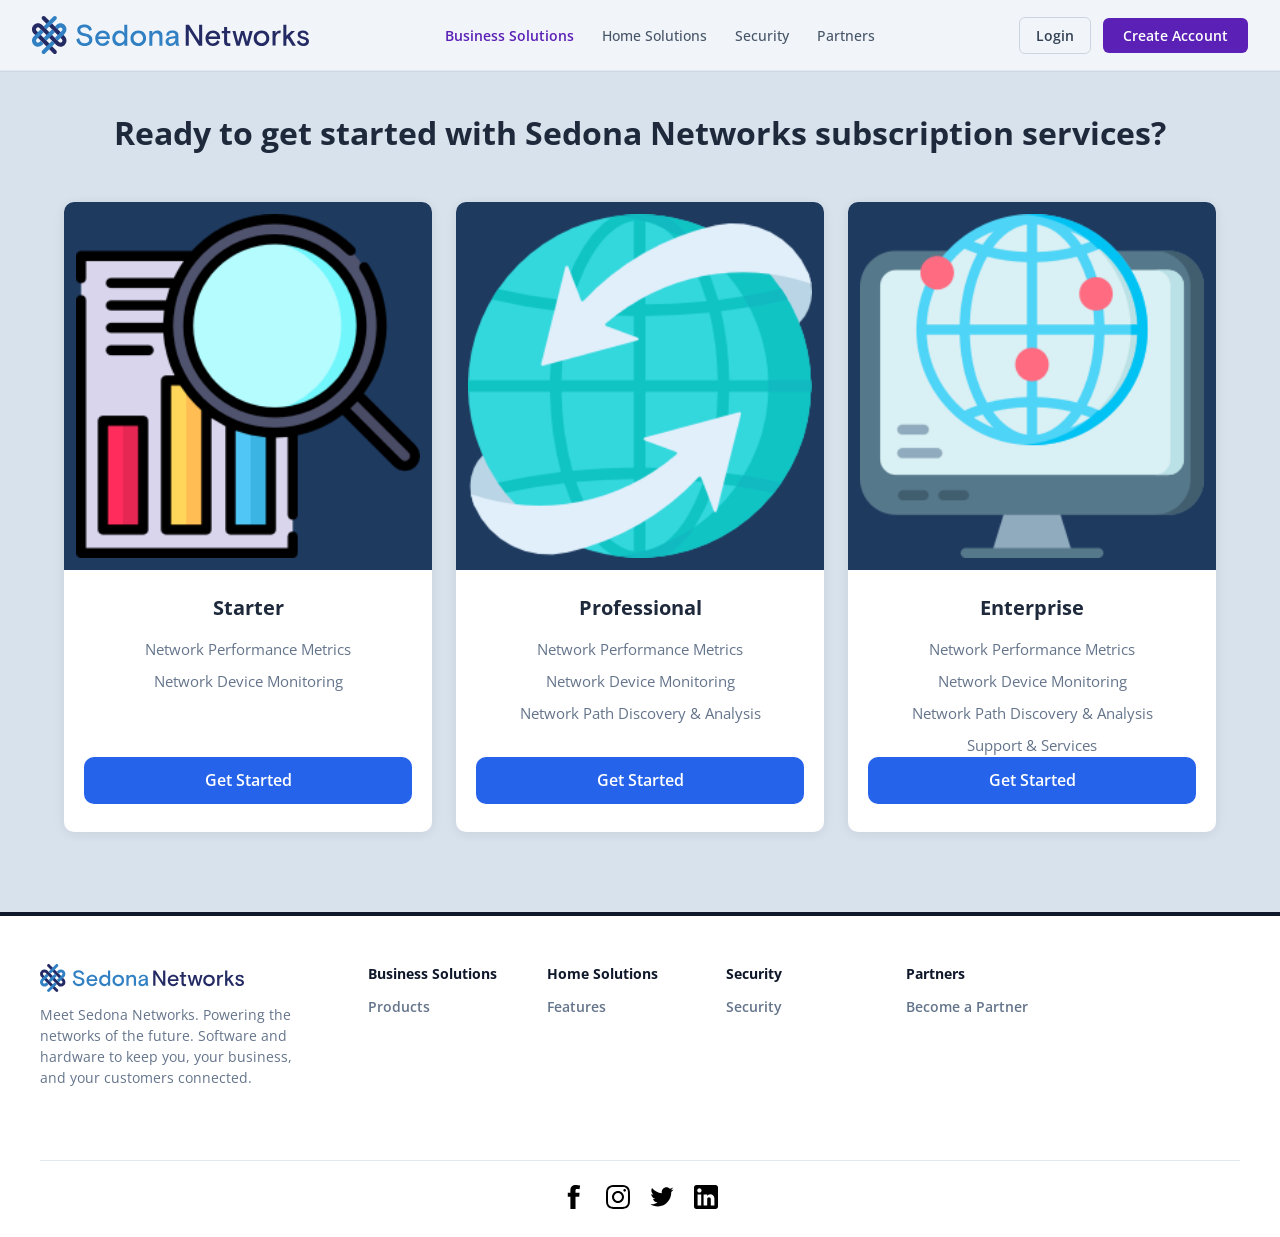
==== commit bbb0f0c4: "modified site button styling, security page logos, carousel logos, and footer" ====
--- a/business-solutions.html
+++ b/business-solutions.html
@@ -190,7 +190,7 @@
         <div class="footer-inner">
             <div class="footer-brand">
                 <a href="index.html" class="footer-logo">
-                    <img src="assets/LogoFlat-Dark.svg" alt="">
+                    <img src="assets/LogoFlat.svg" alt="">
                 </a>
                 <p class="footer-desc">Meet Sedona Networks. Powering the networks of the future. Software and hardware to keep you, your business, and your customers connected.</p>
             </div>
@@ -199,7 +199,6 @@
                     <h4>Business Solutions</h4>
                     <ul>
                         <li><a href="business-solutions.html">Products</a></li>
-                        <li><a href="partners.html">Reseller Program</a></li>
                     </ul>
                 </div>
                 <div class="footer-col">
@@ -233,7 +232,7 @@
     </footer>
 
     <script src="js/site-nav.js"></script>
-    <script src="js/script.js"></script>
+    <script src="js/site-ui.js"></script>
     <script src="js/business-solutions.js"></script>
 </body>
 </html>
--- a/css/styles.css
+++ b/css/styles.css
@@ -6,6 +6,21 @@
 @import url('https://fonts.googleapis.com/css2?family=Open+Sans:wght@400;600;700&display=swap');
 
 /* --- Base --- */
+:root {
+    /* Primary actions site-wide (header .btn-login / .btn-create excluded) */
+    --btn-primary-bg: #2563eb;
+    --btn-primary-bg-hover: #1d4ed8;
+    --btn-primary-fg: #fff;
+    --btn-primary-focus-ring: #60a5fa;
+    --btn-primary-disabled-bg: #94a3b8;
+    --btn-primary-disabled-fg: #f1f5f9;
+    --btn-radius: 10px;
+    --btn-font-size: 16px;
+    --btn-font-weight: 600;
+    --btn-padding-y: 14px;
+    --btn-padding-x: 28px;
+}
+
 body, html {
     margin: 0;
     height: 100%;
@@ -159,7 +174,7 @@
     height: 16px;
 }
 
-.clickwrap-container {
+.page-signup .clickwrap-container {
     display: flex;
     align-items: center;
     justify-content: space-between;
@@ -168,35 +183,48 @@
     margin-bottom: 24px;
 }
 
-.clickwrap-container iframe {
+.page-signup .clickwrap-container iframe {
     width: 90%;
     height: 30px;
     border: none;
 }
 
-.clickwrap-container svg {
+.page-signup .clickwrap-container svg {
     width: 25px;
     height: 28px;
     flex-shrink: 0;
 }
 
+/* Forms, cards, and inline CTAs — same primary treatment everywhere except header auth links */
 .btn-primary {
-    width: 100%;
-    height: 40px;
-    padding: 0 15px;
-    font-size: 16px;
-    font-weight: 600;
-    color: #fff;
-    background-color: #15003B;
+    display: inline-block;
+    width: 100%;
+    box-sizing: border-box;
+    min-height: 44px;
+    padding: var(--btn-padding-y) var(--btn-padding-x);
+    font-size: var(--btn-font-size);
+    font-weight: var(--btn-font-weight);
+    font-family: inherit;
+    line-height: 1.2;
+    color: var(--btn-primary-fg);
+    background-color: var(--btn-primary-bg);
     border: none;
-    border-radius: 4px;
+    border-radius: var(--btn-radius);
     cursor: pointer;
-    transition: all 0.3s ease;
     margin-bottom: 16px;
+    text-align: center;
+    text-decoration: none;
+    transition: background-color 0.2s ease, box-shadow 0.2s ease, transform 0.2s ease;
 }
 
 .btn-primary:hover {
-    background-color: #404C71;
+    background-color: var(--btn-primary-bg-hover);
+    color: var(--btn-primary-fg);
+}
+
+.btn-primary:focus-visible {
+    outline: 2px solid var(--btn-primary-focus-ring);
+    outline-offset: 2px;
 }
 
 .form-footer-links {
@@ -226,6 +254,7 @@
 }
 
 /* --- Loading overlay and signature iframe --- */
+/* Full-page overlay (signup / generic embedded path only). */
 #loading-container {
     display: flex;
     justify-content: center;
@@ -243,6 +272,28 @@
 }
 
 #loading-container.show {
+    opacity: 1;
+    visibility: visible;
+}
+
+/* Partners: loading is scoped to .partner-loading-host (not the whole site). */
+#partner-loading-container {
+    position: absolute;
+    inset: 0;
+    display: flex;
+    justify-content: center;
+    align-items: center;
+    z-index: 20;
+    box-sizing: border-box;
+    padding: 24px 16px;
+    background: rgba(11, 17, 32, 0.94);
+    border-radius: 16px;
+    opacity: 0;
+    visibility: hidden;
+    transition: opacity 0.45s ease, visibility 0.45s ease;
+}
+
+#partner-loading-container.show {
     opacity: 1;
     visibility: visible;
 }
@@ -290,14 +341,16 @@
     40% { transform: scale(1.0); opacity: 1; }
 }
 
-#loading-message {
+#loading-message,
+#partner-loading-message {
     color: #1E0057;
     font-size: 1.1em;
     letter-spacing: 1px;
     min-height: 2em;
     transition: opacity 0.5s ease-in-out;
 }
-#loading-message.fade-out { opacity: 0; }
+#loading-message.fade-out,
+#partner-loading-message.fade-out { opacity: 0; }
 
 .progress-bar-container {
     width: 100%;
@@ -316,7 +369,7 @@
     transition: width 0.4s ease-in-out;
 }
 
-/* Signature modal (shown after clickwrap acceptance). */
+/* Signature modal (shown after clickwrap acceptance — fixed centered overlay). */
 #iframe-container {
     width: min(1000px, calc(100vw - 24px));
     max-width: 100%;
@@ -365,29 +418,104 @@
     bottom: max(20px, env(safe-area-inset-bottom));
     right: max(20px, env(safe-area-inset-right));
     z-index: 1000;
-    background-image: linear-gradient(45deg, #7A57D4 0%, #1E0057 100%);
-    color: white;
+    background-color: var(--btn-primary-bg);
+    color: var(--btn-primary-fg);
     border: none;
-    border-radius: 10px;
-    padding: 14px 32px;
-    font-size: 16px;
-    font-weight: bold;
+    border-radius: var(--btn-radius);
+    padding: var(--btn-padding-y) var(--btn-padding-x);
+    font-size: var(--btn-font-size);
+    font-weight: var(--btn-font-weight);
+    font-family: inherit;
+    line-height: 1.2;
     cursor: pointer;
-    box-shadow: 0 4px 15px rgba(100, 82, 255, 0.3);
-    transition: all 0.25s ease;
+    box-shadow: 0 4px 20px rgba(37, 99, 235, 0.35);
+    transition: background-color 0.2s ease, transform 0.2s ease, box-shadow 0.2s ease;
 }
 
 #submit-button:not(:disabled):hover {
-    transform: translateY(-3px) scale(1.05);
+    background-color: var(--btn-primary-bg-hover);
+    transform: translateY(-2px);
+    box-shadow: 0 8px 28px rgba(37, 99, 235, 0.4);
 }
 
 #submit-button:disabled {
-    background-image: none;
-    background-color: #a0aec0;
-    color: #e2e8f0;
+    background-color: var(--btn-primary-disabled-bg);
+    color: var(--btn-primary-disabled-fg);
     cursor: not-allowed;
     box-shadow: none;
-    filter: grayscale(50%);
+    transform: none;
+    filter: none;
+}
+
+@media (prefers-reduced-motion: reduce) {
+    #submit-button:not(:disabled):hover {
+        transform: none;
+    }
+}
+
+/* Partner embedded signing: inline (in-flow) layout, not a modal. */
+#partner-iframe-container {
+    position: relative;
+    width: 100%;
+    max-width: 1000px;
+    margin: 16px auto 0;
+    padding: 15px;
+    background-color: #1E0057;
+    border-radius: 16px;
+    box-shadow: 0 8px 24px rgba(100, 82, 255, 0.3);
+    display: none;
+    flex-direction: column;
+    align-items: stretch;
+    box-sizing: border-box;
+}
+
+.partner-signing-panel {
+    display: flex;
+    flex-direction: column;
+    align-items: stretch;
+    width: 100%;
+}
+
+#partner-signature-iframe {
+    display: block;
+    width: 100%;
+    height: min(700px, 75vh);
+    border: none;
+    border-radius: 8px;
+    background: white;
+}
+
+#partner-embedded-submit-button {
+    align-self: flex-end;
+    margin-top: 12px;
+    background-color: var(--btn-primary-bg);
+    color: var(--btn-primary-fg);
+    border: none;
+    border-radius: var(--btn-radius);
+    padding: var(--btn-padding-y) var(--btn-padding-x);
+    font-size: var(--btn-font-size);
+    font-weight: var(--btn-font-weight);
+    font-family: inherit;
+    line-height: 1.2;
+    cursor: pointer;
+    box-shadow: 0 4px 20px rgba(0, 0, 0, 0.25);
+    transition: background-color 0.2s ease, transform 0.2s ease, box-shadow 0.2s ease;
+}
+
+#partner-embedded-submit-button:not(:disabled):hover {
+    background-color: var(--btn-primary-bg-hover);
+    color: var(--btn-primary-fg);
+    transform: translateY(-2px);
+    box-shadow: 0 8px 24px rgba(0, 0, 0, 0.3);
+}
+
+#partner-embedded-submit-button:disabled {
+    background-color: var(--btn-primary-disabled-bg);
+    color: var(--btn-primary-disabled-fg);
+    cursor: not-allowed;
+    box-shadow: none;
+    transform: none;
+    filter: none;
 }
 
 /* ========== Shared site header ========== */
@@ -403,9 +531,9 @@
     gap: 16px;
     padding: 16px max(32px, env(safe-area-inset-right)) 16px max(32px, env(safe-area-inset-left));
     padding-top: max(16px, env(safe-area-inset-top));
-    background: #415496;
-    backdrop-filter: blur(8px);
-    border-bottom: 1px solid rgba(255, 255, 255, 0.06);
+    background: #f1f5f9;
+    border-bottom: 1px solid #e2e8f0;
+    box-shadow: 0 1px 0 rgba(15, 23, 42, 0.04);
     box-sizing: border-box;
 }
 
@@ -457,19 +585,19 @@
         margin-left: auto;
         padding: 0;
         border: none;
-        background: rgba(255, 255, 255, 0.1);
-        color: #fff;
+        background: rgba(15, 23, 42, 0.06);
+        color: #1e293b;
         cursor: pointer;
         border-radius: 8px;
         flex-shrink: 0;
     }
 
     .nav-menu-toggle:hover {
-        background: rgba(255, 255, 255, 0.16);
+        background: rgba(15, 23, 42, 0.1);
     }
 
     .nav-menu-toggle:focus-visible {
-        outline: 2px solid #60a5fa;
+        outline: 2px solid #6d28d9;
         outline-offset: 2px;
     }
 
@@ -511,7 +639,7 @@
         flex-basis: 100%;
         padding-top: 12px;
         margin-top: 4px;
-        border-top: 1px solid rgba(255, 255, 255, 0.12);
+        border-top: 1px solid rgba(15, 23, 42, 0.1);
     }
 
     .site-header.site-nav-open .site-header-panel {
@@ -539,7 +667,7 @@
         gap: 10px;
         margin-top: 8px;
         padding-top: 12px;
-        border-top: 1px solid rgba(255, 255, 255, 0.1);
+        border-top: 1px solid rgba(15, 23, 42, 0.08);
     }
 
     .site-header .btn-login,
@@ -558,13 +686,13 @@
     align-items: center;
     gap: 10px;
     text-decoration: none;
-    color: #fff;
+    color: #0f172a;
     font-weight: 700;
     font-size: 18px;
 }
 
 .site-header .header-logo img {
-    height: 32px;
+    height: 38px;
     width: auto;
 }
 
@@ -575,7 +703,7 @@
 }
 
 .site-nav a {
-    color: rgba(255, 255, 255, 0.9);
+    color: #475569;
     text-decoration: none;
     font-size: 14px;
     font-weight: 500;
@@ -583,7 +711,7 @@
 }
 
 .site-nav a:hover {
-    color: #fff;
+    color: #0f172a;
 }
 
 .site-header .header-actions {
@@ -595,9 +723,9 @@
 .site-header .btn-login {
     padding: 8px 16px;
     background: transparent;
-    border: 1px solid rgba(255, 255, 255, 0.5);
+    border: 1px solid #cbd5e1;
     border-radius: 6px;
-    color: #fff;
+    color: #334155;
     font-size: 14px;
     font-weight: 600;
     text-decoration: none;
@@ -606,13 +734,14 @@
 }
 
 .site-header .btn-login:hover {
-    border-color: #fff;
-    background: rgba(255, 255, 255, 0.08);
+    border-color: #94a3b8;
+    background: #f8fafc;
+    color: #0f172a;
 }
 
 .site-header .btn-create {
     padding: 8px 20px;
-    background: #2563eb;
+    background: #5b21b6;
     border: none;
     border-radius: 6px;
     color: #fff;
@@ -624,11 +753,12 @@
 }
 
 .site-header .btn-create:hover {
-    background: #1d4ed8;
+    background: #4c1d95;
 }
 
 .site-header .nav-active {
-    color: #60a5fa;
+    color: #5b21b6;
+    font-weight: 600;
 }
 
 /* Header logo: don’t shrink below tap-friendly row on mobile */
@@ -760,20 +890,33 @@
 }
 
 .hero .btn-primary-hero {
-    padding: 14px 28px;
-    background: #2563eb;
-    color: #fff;
+    display: inline-flex;
+    align-items: center;
+    justify-content: center;
+    padding: var(--btn-padding-y) var(--btn-padding-x);
+    min-height: 44px;
+    box-sizing: border-box;
+    background-color: var(--btn-primary-bg);
+    color: var(--btn-primary-fg);
     border: none;
-    border-radius: 8px;
-    font-size: 16px;
-    font-weight: 600;
+    border-radius: var(--btn-radius);
+    font-size: var(--btn-font-size);
+    font-weight: var(--btn-font-weight);
+    font-family: inherit;
+    line-height: 1.2;
     text-decoration: none;
     cursor: pointer;
-    transition: background 0.2s;
+    transition: background-color 0.2s ease, box-shadow 0.2s ease, transform 0.2s ease;
 }
 
 .hero .btn-primary-hero:hover {
-    background: #1d4ed8;
+    background-color: var(--btn-primary-bg-hover);
+    color: var(--btn-primary-fg);
+}
+
+.hero .btn-primary-hero:focus-visible {
+    outline: 2px solid var(--btn-primary-focus-ring);
+    outline-offset: 3px;
 }
 
 .hero .btn-secondary-hero {
@@ -904,22 +1047,33 @@
 }
 
 .page-home .section-cta-light .btn-primary-hero {
-    display: inline-block;
-    padding: 14px 28px;
-    background: #2563eb;
-    color: #fff;
+    display: inline-flex;
+    align-items: center;
+    justify-content: center;
+    min-height: 44px;
+    box-sizing: border-box;
+    padding: var(--btn-padding-y) var(--btn-padding-x);
+    background-color: var(--btn-primary-bg);
+    color: var(--btn-primary-fg);
     border: none;
-    border-radius: 8px;
-    font-size: 16px;
-    font-weight: 600;
+    border-radius: var(--btn-radius);
+    font-size: var(--btn-font-size);
+    font-weight: var(--btn-font-weight);
+    font-family: inherit;
+    line-height: 1.2;
     text-decoration: none;
     cursor: pointer;
-    transition: background 0.2s;
+    transition: background-color 0.2s ease, box-shadow 0.2s ease, transform 0.2s ease;
 }
 
 .page-home .section-cta-light .btn-primary-hero:hover {
-    background: #1d4ed8;
-    color: #fff;
+    background-color: var(--btn-primary-bg-hover);
+    color: var(--btn-primary-fg);
+}
+
+.page-home .section-cta-light .btn-primary-hero:focus-visible {
+    outline: 2px solid var(--btn-primary-focus-ring);
+    outline-offset: 3px;
 }
 
 /* Home: Become a partner (navy band after white CTA) */
@@ -1022,23 +1176,34 @@
 
 .btn-partner-learn-more {
     align-self: flex-start;
-    display: inline-block;
+    display: inline-flex;
+    align-items: center;
+    justify-content: center;
     margin-top: 4px;
-    padding: 12px 24px;
-    background: #2563eb;
-    color: #fff;
+    min-height: 44px;
+    box-sizing: border-box;
+    padding: var(--btn-padding-y) var(--btn-padding-x);
+    background-color: var(--btn-primary-bg);
+    color: var(--btn-primary-fg);
     border: none;
-    border-radius: 8px;
-    font-size: 16px;
-    font-weight: 600;
+    border-radius: var(--btn-radius);
+    font-size: var(--btn-font-size);
+    font-weight: var(--btn-font-weight);
+    font-family: inherit;
+    line-height: 1.2;
     text-decoration: none;
     cursor: pointer;
-    transition: background 0.2s;
+    transition: background-color 0.2s ease, box-shadow 0.2s ease, transform 0.2s ease;
 }
 
 .btn-partner-learn-more:hover {
-    background: #1d4ed8;
-    color: #fff;
+    background-color: var(--btn-primary-bg-hover);
+    color: var(--btn-primary-fg);
+}
+
+.btn-partner-learn-more:focus-visible {
+    outline: 2px solid var(--btn-primary-focus-ring);
+    outline-offset: 3px;
 }
 
 .logo-carousel-wrap {
@@ -1125,7 +1290,7 @@
     }
 }
 
-/* Scroll-triggered fade-in (used by script.js). */
+/* Scroll-triggered fade-in (used by site-ui.js). */
 .animate-on-scroll {
     opacity: 0;
     transform: translateY(24px);
@@ -1449,15 +1614,6 @@
     object-fit: cover;
 }
 
-.page-signup .signup-card .btn-primary {
-    background: #63b3ed;
-    color: #fff;
-}
-
-.page-signup .signup-card .btn-primary:hover {
-    background: #4299e1;
-}
-
 .page-signup .signup-card .input-group {
     background: #fff;
     border-color: #e2e8f0;
@@ -1467,7 +1623,7 @@
     color: #4a5568;
 }
 
-/* ========== Partners page (skeleton) ========== */
+/* ========== Partners page ========== */
 .page-partners {
     background: #0b1120;
     min-height: 100vh;
@@ -1498,21 +1654,33 @@
 }
 
 .partners-hero .btn-apply {
-    display: inline-block;
-    padding: 14px 28px;
-    background: #2563eb;
-    color: #fff;
+    display: inline-flex;
+    align-items: center;
+    justify-content: center;
+    min-height: 44px;
+    box-sizing: border-box;
+    padding: var(--btn-padding-y) var(--btn-padding-x);
+    background-color: var(--btn-primary-bg);
+    color: var(--btn-primary-fg);
     border: none;
-    border-radius: 8px;
-    font-size: 16px;
-    font-weight: 600;
+    border-radius: var(--btn-radius);
+    font-size: var(--btn-font-size);
+    font-weight: var(--btn-font-weight);
+    font-family: inherit;
+    line-height: 1.2;
     text-decoration: none;
     cursor: pointer;
-    transition: background 0.2s;
+    transition: background-color 0.2s ease, box-shadow 0.2s ease, transform 0.2s ease;
 }
 
 .partners-hero .btn-apply:hover {
-    background: #1d4ed8;
+    background-color: var(--btn-primary-bg-hover);
+    color: var(--btn-primary-fg);
+}
+
+.partners-hero .btn-apply:focus-visible {
+    outline: 2px solid var(--btn-primary-focus-ring);
+    outline-offset: 3px;
 }
 
 .partners-collage {
@@ -1614,56 +1782,134 @@
     opacity: 0.5;
 }
 
+/* Partner form + loading + signing: one continuous navy block above the white footer. */
+.partner-agreement-workspace {
+    background: #0b1120;
+    border-top: 1px solid rgba(255, 255, 255, 0.06);
+    padding-bottom: max(48px, env(safe-area-inset-bottom));
+}
+
+.partner-loading-host {
+    position: relative;
+    max-width: 1200px;
+    margin: 0 auto;
+    padding: 0 24px;
+    box-sizing: border-box;
+}
+
+.partner-loading-host:has(#partner-loading-container.show) {
+    min-height: min(65vh, 720px);
+}
+
+@media (max-width: 768px) {
+    .partner-loading-host:has(#partner-loading-container.show) {
+        min-height: min(52vh, 520px);
+    }
+
+    #partner-loading-container {
+        padding: 16px 12px;
+        border-radius: 12px;
+    }
+}
+
+.partner-loading-host .loading-box {
+    max-width: min(440px, 100%);
+    margin: 0 auto;
+}
+
 #partner-form.partners-form-section {
-    padding: 60px 24px 80px;
-}
-
-.partner-form-skeleton {
+    padding: 60px 24px 48px;
+}
+
+.partner-signing-section {
+    padding: 8px 24px 64px;
+    max-width: 1200px;
+    margin: 0 auto;
+    box-sizing: border-box;
+}
+
+.partner-form-card {
     max-width: 480px;
     margin: 0 auto;
     background: #fff;
     border-radius: 16px;
     padding: 40px;
     box-shadow: 0 8px 32px rgba(0, 0, 0, 0.2);
-}
-
-.partner-form-skeleton .skeleton-title {
+    box-sizing: border-box;
+}
+
+.partner-form-title {
     font-size: 1.5rem;
     font-weight: 700;
     color: #1e293b;
+    margin: 0 0 12px;
+}
+
+.partner-form-intro {
+    font-size: 0.9375rem;
+    color: #64748b;
+    line-height: 1.55;
+    margin: 0 0 28px;
+}
+
+.page-partners .partner-form .form-item label {
+    color: #4a5568;
+}
+
+.page-partners .partner-form .input-group {
+    background: #fff;
+    border-color: #e2e8f0;
+}
+
+.partner-region-fieldset {
+    border: none;
     margin: 0 0 24px;
-}
-
-.partner-form-skeleton .skeleton-block {
-    height: 48px;
-    background: #f1f5f9;
-    border-radius: 8px;
-    margin-bottom: 16px;
-}
-
-.partner-form-skeleton .skeleton-label {
-    height: 14px;
-    width: 40%;
-    background: #e2e8f0;
-    border-radius: 4px;
-    margin-bottom: 8px;
-}
-
-.partner-form-skeleton .skeleton-row {
-    margin-bottom: 20px;
-}
-
-.partner-form-skeleton .skeleton-region-label {
+    padding: 0;
+}
+
+.partner-region-legend {
     font-size: 14px;
     font-weight: 600;
     color: #475569;
     margin-bottom: 12px;
-    display: block;
+    padding: 0;
+}
+
+.partner-region-list {
+    list-style: none;
+    margin: 0;
+    padding: 0;
+    display: flex;
+    flex-direction: column;
+    gap: 10px;
+}
+
+.partner-region-label {
+    display: flex;
+    align-items: center;
+    gap: 10px;
+    font-size: 14px;
+    font-weight: 600;
+    color: #1e293b;
+    cursor: pointer;
+}
+
+.partner-region-label input {
+    width: 18px;
+    height: 18px;
+    flex-shrink: 0;
+    accent-color: #2563eb;
+}
+
+.page-partners .partner-form .btn-primary {
+    width: 100%;
+    margin-top: 8px;
+    margin-bottom: 0;
 }
 
 /* ========== Home Solutions page ========== */
 .page-home-solutions {
-    background: #fff;
+    background: #e8edf3;
     min-height: 100vh;
     padding-top: 64px;
 }
@@ -1746,7 +1992,7 @@
 
 /* ========== Business Solutions page ========== */
 .page-business-solutions {
-    background: #f1f5f9;
+    background: #d8e2ec;
     min-height: 100vh;
     padding-top: 64px;
 }
@@ -1863,23 +2109,31 @@
 
 .btn-tier-get-started {
     margin-top: auto;
-    padding: 12px 20px;
+    padding: var(--btn-padding-y) var(--btn-padding-x);
     width: 100%;
     max-width: 100%;
     box-sizing: border-box;
-    background: #2563eb;
-    color: #fff;
+    min-height: 44px;
+    background-color: var(--btn-primary-bg);
+    color: var(--btn-primary-fg);
     border: none;
-    border-radius: 8px;
-    font-size: 15px;
-    font-weight: 600;
+    border-radius: var(--btn-radius);
+    font-size: var(--btn-font-size);
+    font-weight: var(--btn-font-weight);
     font-family: inherit;
+    line-height: 1.2;
     cursor: pointer;
-    transition: background 0.2s;
+    transition: background-color 0.2s ease, box-shadow 0.2s ease, transform 0.2s ease;
 }
 
 .btn-tier-get-started:hover {
-    background: #1d4ed8;
+    background-color: var(--btn-primary-bg-hover);
+    color: var(--btn-primary-fg);
+}
+
+.btn-tier-get-started:focus-visible {
+    outline: 2px solid var(--btn-primary-focus-ring);
+    outline-offset: 2px;
 }
 
 /* Business Solutions: inline subscription form panel */
@@ -2065,20 +2319,29 @@
     width: 100%;
     max-width: 280px;
     margin: 28px auto 0;
-    padding: 14px 24px;
-    background: #0f172a;
-    color: #fff;
+    padding: var(--btn-padding-y) var(--btn-padding-x);
+    min-height: 44px;
+    box-sizing: border-box;
+    background-color: var(--btn-primary-bg);
+    color: var(--btn-primary-fg);
     border: none;
-    border-radius: 8px;
-    font-size: 16px;
-    font-weight: 600;
+    border-radius: var(--btn-radius);
+    font-size: var(--btn-font-size);
+    font-weight: var(--btn-font-weight);
     font-family: inherit;
+    line-height: 1.2;
     cursor: pointer;
-    transition: background 0.2s;
+    transition: background-color 0.2s ease, box-shadow 0.2s ease, transform 0.2s ease;
 }
 
 .btn-business-form-submit:hover {
-    background: #1e293b;
+    background-color: var(--btn-primary-bg-hover);
+    color: var(--btn-primary-fg);
+}
+
+.btn-business-form-submit:focus-visible {
+    outline: 2px solid var(--btn-primary-focus-ring);
+    outline-offset: 2px;
 }
 
 /* ========== Security page ========== */
@@ -2124,8 +2387,49 @@
 }
 
 .security-cta {
-    display: inline-block;
-    width: auto;
+    display: inline-flex;
+    align-items: center;
+    justify-content: center;
+    gap: 6px;
+    width: fit-content;
+    max-width: 100%;
+    min-height: 44px;
+    box-sizing: border-box;
+    padding: var(--btn-padding-y) var(--btn-padding-x);
+    font-size: var(--btn-font-size);
+    font-weight: var(--btn-font-weight);
+    font-family: inherit;
+    line-height: 1.2;
+    text-decoration: none;
+    color: var(--btn-primary-fg);
+    background-color: var(--btn-primary-bg);
+    border: none;
+    border-radius: var(--btn-radius);
+    box-shadow: 0 4px 20px rgba(0, 0, 0, 0.35);
+    cursor: pointer;
+    transition: background-color 0.2s ease, transform 0.2s ease, box-shadow 0.2s ease;
+}
+
+.security-cta:hover {
+    background-color: var(--btn-primary-bg-hover);
+    color: var(--btn-primary-fg);
+    transform: translateY(-2px);
+    box-shadow: 0 8px 28px rgba(0, 0, 0, 0.4);
+}
+
+.security-cta:focus-visible {
+    outline: 2px solid var(--btn-primary-focus-ring);
+    outline-offset: 3px;
+}
+
+@media (prefers-reduced-motion: reduce) {
+    .security-cta {
+        transition: none;
+    }
+
+    .security-cta:hover {
+        transform: none;
+    }
 }
 
 .security-visual {
@@ -2134,7 +2438,7 @@
     flex-direction: column;
     align-items: center;
     justify-content: center;
-    padding: 48px 24px;
+    padding: 48px clamp(20px, 5vw, 40px);
     position: relative;
     min-width: 0;
 }
@@ -2143,9 +2447,21 @@
     display: flex;
     flex-direction: column;
     align-items: center;
-    gap: clamp(16px, 4vw, 28px);
+    justify-content: center;
+    width: 100%;
     max-width: 100%;
     min-width: 0;
+}
+
+/* Phone on top; logos always one horizontal row (stage wide enough + nowrap + flexible widths) */
+.security-phone-stage {
+    display: flex;
+    flex-direction: column;
+    align-items: center;
+    gap: clamp(20px, 4vw, 32px);
+    width: 100%;
+    max-width: 100%;
+    box-sizing: border-box;
 }
 
 .security-phone-img {
@@ -2153,24 +2469,32 @@
     max-width: min(300px, 85vw);
     height: auto;
     display: block;
-    filter: drop-shadow(0 12px 32px rgba(0, 0, 0, 0.2));
+    filter: drop-shadow(0 16px 40px rgba(0, 0, 0, 0.28));
 }
 
 .security-cert-badges {
     display: flex;
-    flex-wrap: wrap;
+    flex-direction: row;
+    flex-wrap: nowrap;
     justify-content: center;
     align-items: center;
-    gap: clamp(8px, 2vw, 16px);
+    gap: clamp(12px, 3vw, 27px);
+    width: 100%;
     max-width: 100%;
+    box-sizing: border-box;
+    padding: 0 clamp(4px, 1.5vw, 12px);
 }
 
 .security-cert-badge {
-    width: clamp(64px, 18vw, 112px);
-    height: auto;
-    max-height: 80px;
+    flex: 1 1 0;
+    min-width: 0;
+    width: auto;
+    max-width: 156px;
+    height: clamp(66px, 16.5vw, 84px);
     object-fit: contain;
+    object-position: center;
     display: block;
+    filter: drop-shadow(0 6px 16px rgba(0, 0, 0, 0.25));
 }
 
 @media (max-width: 768px) {
@@ -2179,7 +2503,16 @@
     }
 
     .security-visual {
-        padding: 32px clamp(16px, 5vw, 24px);
+        padding: 28px clamp(12px, 4vw, 20px);
+    }
+
+    .security-cert-badges {
+        gap: clamp(9px, 2.25vw, 18px);
+    }
+
+    .security-cert-badge {
+        max-width: 138px;
+        height: clamp(60px, 18vw, 75px);
     }
 }
 
@@ -2205,8 +2538,7 @@
     }
 
     .page-login .login-card .btn-primary {
-        min-height: 44px;
-        padding: 12px 24px;
+        min-height: 48px;
     }
 
     .page-signup .signup-form-col {
@@ -2249,7 +2581,11 @@
         min-height: 48px;
     }
 
-    .partner-form-skeleton {
+    .partner-form-card {
         padding: clamp(24px, 6vw, 40px) clamp(16px, 5vw, 40px);
     }
+
+    .page-partners .partner-form .input-group input {
+        font-size: 16px;
+    }
 }
